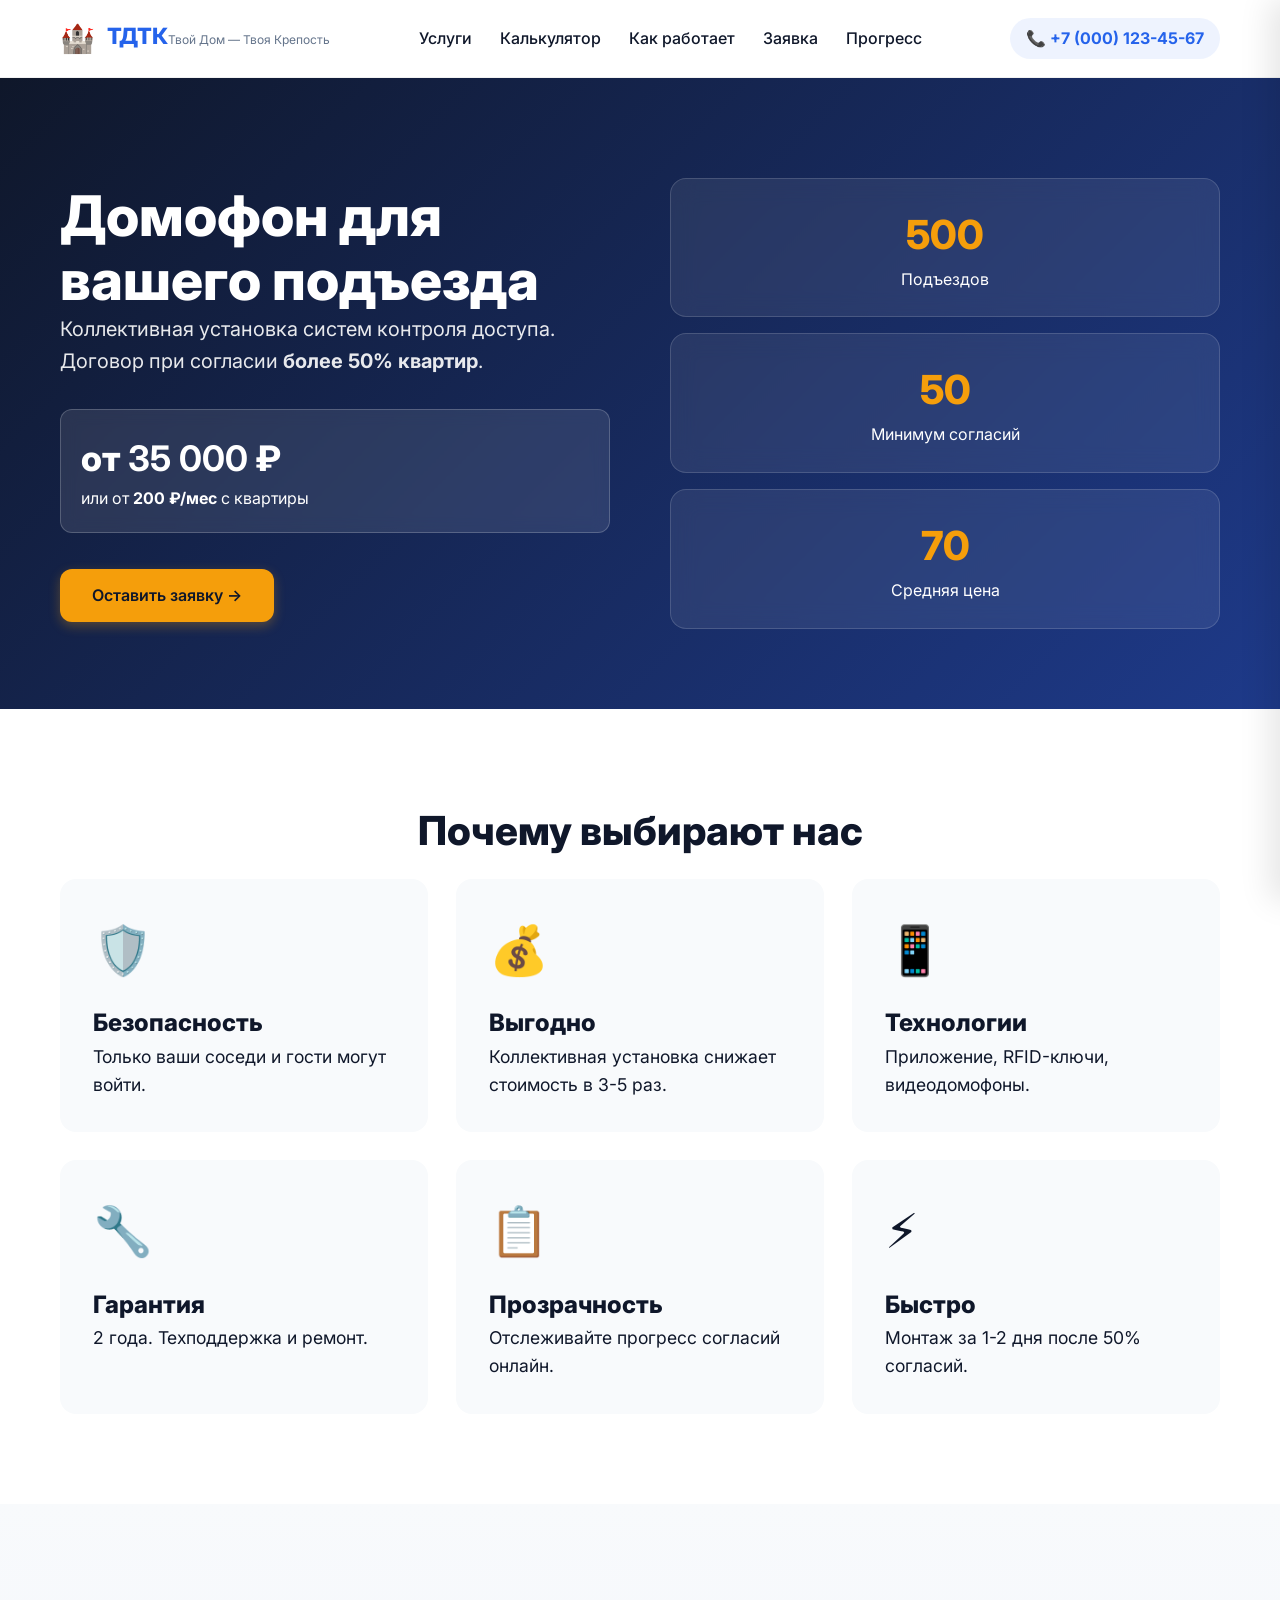
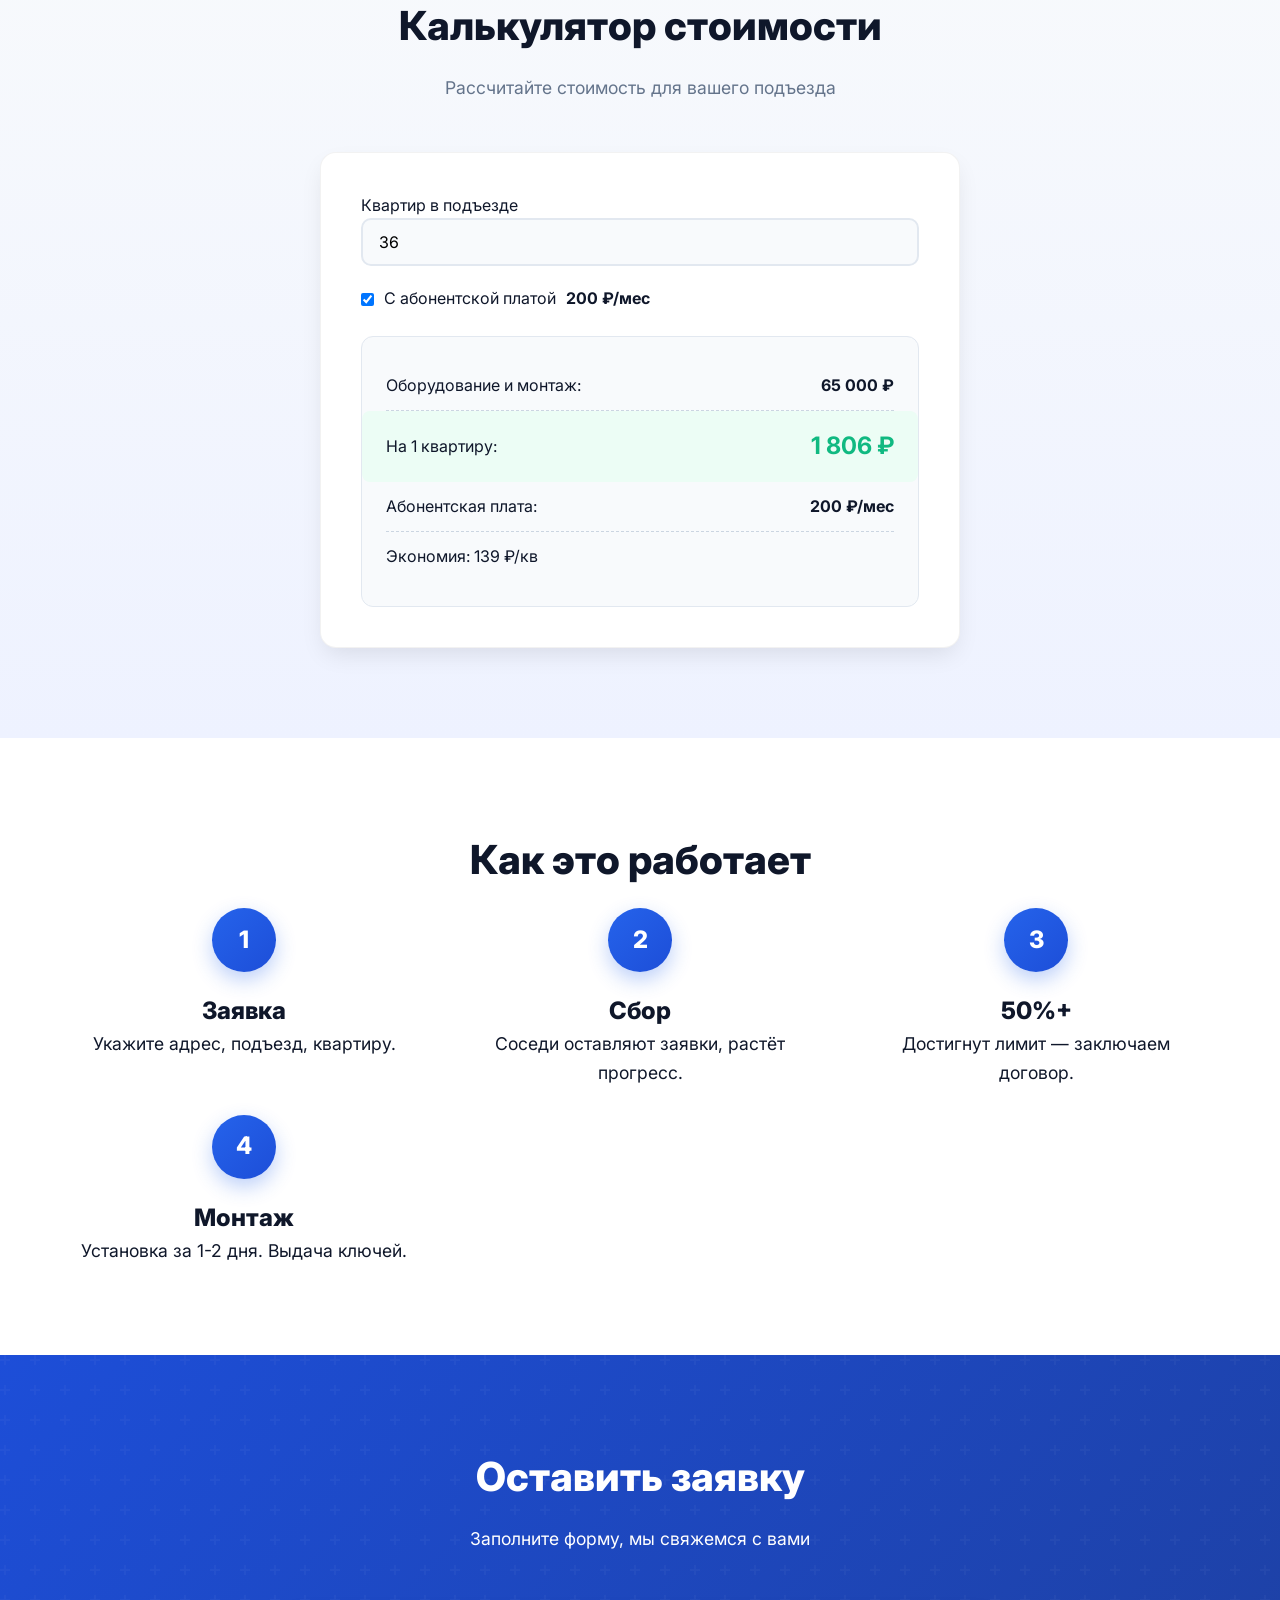
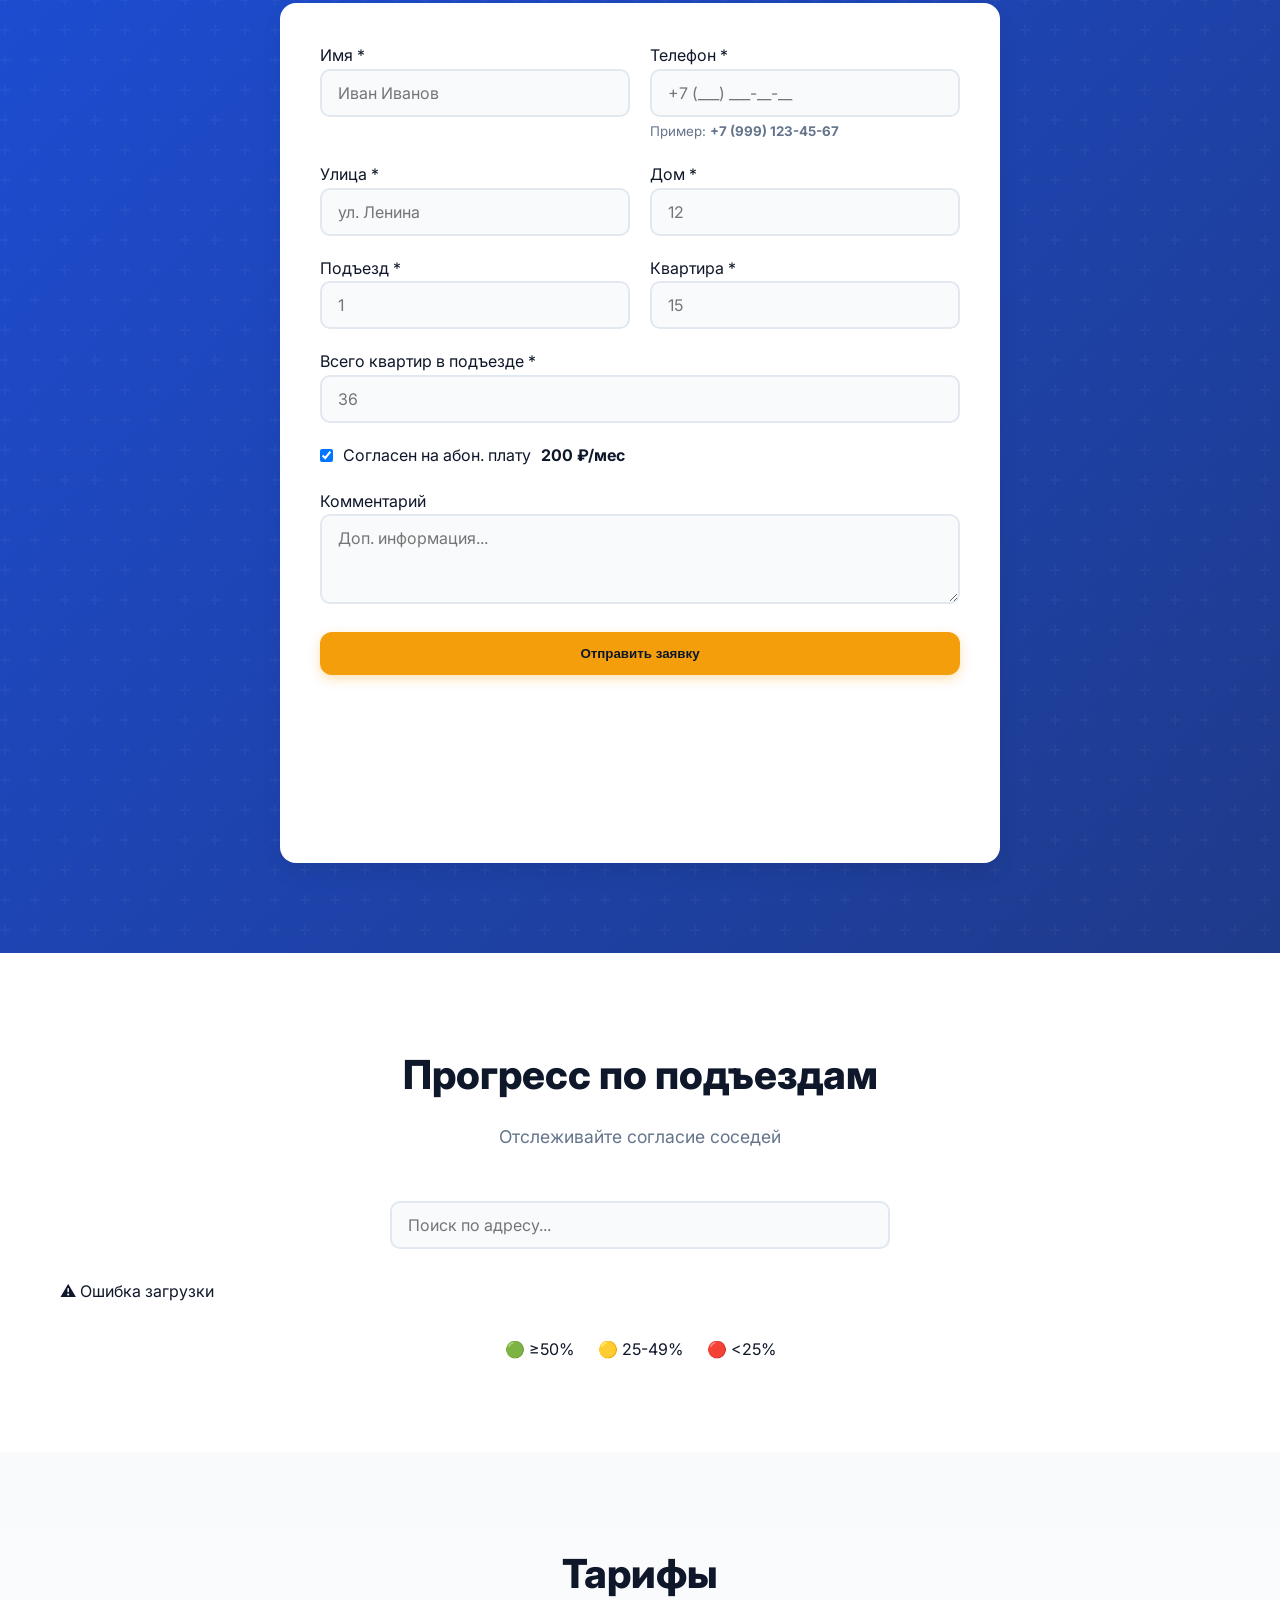
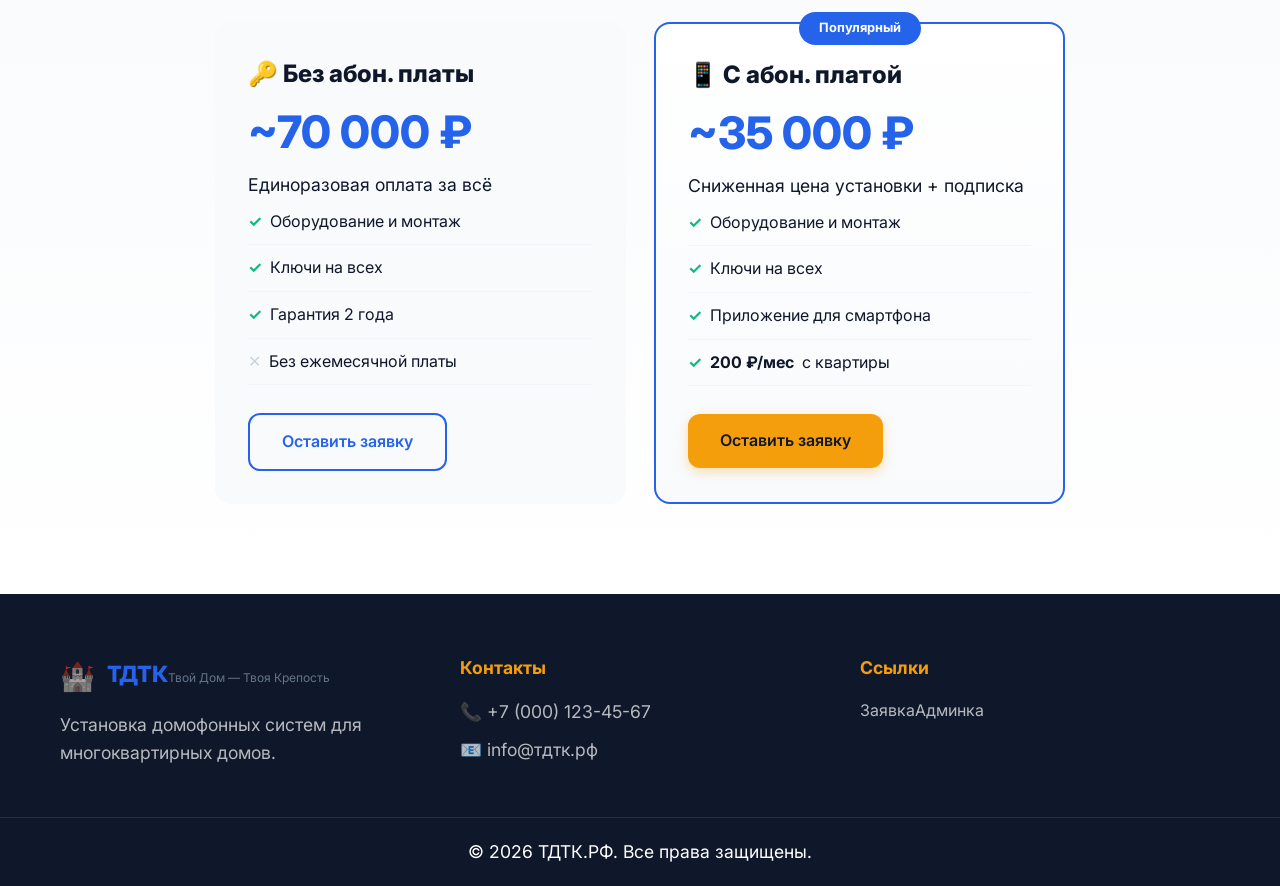
==== index.html @ 28c1e283 "Update index.html" ====
<!DOCTYPE html><html lang="ru"><head><meta charset="UTF-8"><meta name="viewport" content="width=device-width, initial-scale=1.0"><title data-cms="meta_title">ТДТК.РФ — Твой Дом — Твоя Крепость</title><meta name="description" content="Коллективная установка домофонов. Договор при 50% согласий."><link rel="preconnect" href="https://fonts.googleapis.com"><link href="https://fonts.googleapis.com/css2?family=Inter:wght@400;500;600;700;800&display=swap" rel="stylesheet"><link rel="stylesheet" href="style.css"></head><body>

<header class="header" id="header"><div class="container header-inner">
  <a href="#" class="logo"><span class="logo-icon">🏰</span><div class="logo-text"><span class="logo-main">ТДТК</span><span class="logo-sub">Твой Дом — Твоя Крепость</span></div></a>
  <nav class="nav"><a href="#services">Услуги</a><a href="#calculator">Калькулятор</a><a href="#how-it-works">Как работает</a><a href="#form">Заявка</a><a href="#progress">Прогресс</a></nav>
  <a href="tel:" class="phone-header" data-cms-phone>📞 +7 (000) 123-45-67</a>
  <button class="burger" id="burger" aria-label="Меню">☰</button>
</div></header>
<div class="menu-overlay" id="overlay"></div>
<div class="mobile-menu" id="mobileMenu"><a href="#services">Услуги</a><a href="#calculator">Калькулятор</a><a href="#how-it-works">Как работает</a><a href="#form">Заявка</a><a href="#progress">Прогресс</a><a href="tel:" style="color:var(--primary);margin-top:16px" data-cms-phone>📞 +7 (000) 123-45-67</a></div>

<section class="hero"><div class="container hero-inner">
  <div><h1 data-cms="hero_title">Домофон для вашего подъезда</h1><p class="hero-subtitle">Коллективная установка систем контроля доступа. Договор при согласии <strong>более 50% квартир</strong>.</p><div class="hero-price"><span class="price-tag">от <strong data-cms="price_min">35 000</strong> ₽</span><span class="price-note">или от <strong>200 ₽/мес</strong> с квартиры</span></div><a href="#form" class="btn btn-primary">Оставить заявку →</a></div>
  <div class="hero-stats"><div class="stat-card reveal"><span class="stat-num">500+</span><span class="stat-label">Подъездов</span></div><div class="stat-card reveal"><span class="stat-num">50%</span><span class="stat-label">Минимум согласий</span></div><div class="stat-card reveal"><span class="stat-num">70k ₽</span><span class="stat-label">Средняя цена</span></div></div>
</div></section>

<section class="benefits reveal" id="services"><div class="container">
  <h2>Почему выбирают нас</h2>
  <div class="benefits-grid">
    <div class="benefit-card reveal"><div class="benefit-icon">🛡️</div><h3>Безопасность</h3><p>Только ваши соседи и гости могут войти.</p></div>
    <div class="benefit-card reveal"><div class="benefit-icon">💰</div><h3>Выгодно</h3><p>Коллективная установка снижает стоимость в 3-5 раз.</p></div>
    <div class="benefit-card reveal"><div class="benefit-icon">📱</div><h3>Технологии</h3><p>Приложение, RFID-ключи, видеодомофоны.</p></div>
    <div class="benefit-card reveal"><div class="benefit-icon">🔧</div><h3>Гарантия</h3><p>2 года. Техподдержка и ремонт.</p></div>
    <div class="benefit-card reveal"><div class="benefit-icon">📋</div><h3>Прозрачность</h3><p>Отслеживайте прогресс согласий онлайн.</p></div>
    <div class="benefit-card reveal"><div class="benefit-icon">⚡</div><h3>Быстро</h3><p>Монтаж за 1-2 дня после 50% согласий.</p></div>
  </div>
</div></section>

<section class="calculator reveal" id="calculator"><div class="container">
  <h2>Калькулятор стоимости</h2><p class="section-subtitle">Рассчитайте стоимость для вашего подъезда</p>
  <div class="calc-wrapper"><div class="calc-form">
    <div class="form-group"><label>Квартир в подъезде</label><input type="number" id="calc-entrance" min="1" max="200" value="36" class="form-input"></div>
    <div class="form-group checkbox-group"><label><input type="checkbox" id="calc-sub" checked> С абонентской платой <strong>200 ₽/мес</strong></label></div>
    <div class="calc-result">
      <div class="result-row"><span>Оборудование и монтаж:</span><strong id="calc-total">70 000 ₽</strong></div>
      <div class="result-row highlight"><span>На 1 квартиру:</span><strong id="calc-per-apt" class="price-green">1 944 ₽</strong></div>
      <div class="result-row" id="calc-monthly-row"><span>Абонентская плата:</span><strong id="calc-monthly">200 ₽/мес</strong></div>
      <div class="result-row note"><span id="calc-note">При подписке установка дешевле на 50%</span></div>
    </div>
  </div></div>
</div></section>

<section class="how-it-works reveal" id="how-it-works"><div class="container">
  <h2>Как это работает</h2>
  <div class="steps"><div class="step reveal"><div class="step-num">1</div><h3>Заявка</h3><p>Укажите адрес, подъезд, квартиру.</p></div><div class="step reveal"><div class="step-num">2</div><h3>Сбор</h3><p>Соседи оставляют заявки, растёт прогресс.</p></div><div class="step reveal"><div class="step-num">3</div><h3>50%+</h3><p>Достигнут лимит — заключаем договор.</p></div><div class="step reveal"><div class="step-num">4</div><h3>Монтаж</h3><p>Установка за 1-2 дня. Выдача ключей.</p></div></div>
</div></section>

<section class="application reveal" id="form"><div class="container">
  <h2>Оставить заявку</h2><p class="section-subtitle" style="color:#fff">Заполните форму, мы свяжемся с вами</p>
  <form class="app-form" id="appForm">
    <div class="form-row"><div class="form-group"><label>Имя *</label><input type="text" id="f-name" required class="form-input" placeholder="Иван Иванов"></div><div class="form-group"><label>Телефон *</label><input type="tel" id="f-phone" required class="form-input" placeholder="+7 (___) ___-__-__" pattern="\+7\s\(\d{3}\)\s\d{3}-\d{2}-\d{2}" title="Формат: +7 (999) 123-45-67"><small style="color:var(--text-light);display:block;margin-top:4px">Пример: <strong>+7 (999) 123-45-67</strong></small></div></div>
    <div class="form-row"><div class="form-group"><label>Улица *</label><input type="text" id="f-street" required class="form-input" placeholder="ул. Ленина"></div><div class="form-group"><label>Дом *</label><input type="text" id="f-house" required class="form-input" placeholder="12"></div></div>
    <div class="form-row"><div class="form-group"><label>Подъезд *</label><input type="number" id="f-entrance" required min="1" class="form-input" placeholder="1"></div><div class="form-group"><label>Квартира *</label><input type="number" id="f-apt" required min="1" class="form-input" placeholder="15"></div></div>
    <div class="form-group"><label>Всего квартир в подъезде *</label><input type="number" id="f-total" required min="1" max="200" class="form-input" placeholder="36"></div>
    <div class="form-group checkbox-group"><label><input type="checkbox" id="f-sub" checked> Согласен на абон. плату <strong>200 ₽/мес</strong></label></div>
    <div class="form-group"><label>Комментарий</label><textarea id="f-comment" class="form-input" placeholder="Доп. информация..."></textarea></div>
    <button type="submit" class="btn btn-primary" id="f-btn" style="width:100%">Отправить заявку</button>
    <p class="form-success" id="f-ok">✅ Заявка принята! Мы свяжемся с вами.</p>
    <p class="form-error" id="f-err">❌ Ошибка. Попробуйте позже.</p>
  </form>
</div></section>

<section class="progress-section reveal" id="progress"><div class="container">
  <h2>Прогресс по подъездам</h2><p class="section-subtitle">Отслеживайте согласие соседей</p>
  <div class="progress-controls"><input type="text" id="prog-search" placeholder="Поиск по адресу..." class="form-input"></div>
  <div class="progress-grid" id="prog-grid"><div class="loading">⏳ Загрузка...</div></div>
  <div class="legend"><span>🟢 ≥50%</span><span>🟡 25-49%</span><span>🔴 <25%</span></div>
</div></section>

<section class="pricing reveal"><div class="container">
  <h2>Тарифы</h2>
  <div class="pricing-grid">
    <div class="price-card reveal"><h3>🔑 Без абон. платы</h3><div class="price-big" data-cms="base_price">~70 000 ₽</div><p class="price-desc">Единоразовая оплата за всё</p><ul class="price-features"><li>Оборудование и монтаж</li><li>Ключи на всех</li><li>Гарантия 2 года</li><li class="feat-no">Без ежемесячной платы</li></ul><a href="#form" class="btn btn-outline" style="color:var(--primary);border-color:var(--primary)">Оставить заявку</a></div>
    <div class="price-card featured reveal"><div class="badge">Популярный</div><h3>📱 С абон. платой</h3><div class="price-big" data-cms="sub_price">~35 000 ₽</div><p class="price-desc">Сниженная цена установки + подписка</p><ul class="price-features"><li>Оборудование и монтаж</li><li>Ключи на всех</li><li>Приложение для смартфона</li><li class="feat-yes"><strong data-cms="monthly_fee">200 ₽/мес</strong> с квартиры</li></ul><a href="#form" class="btn btn-primary">Оставить заявку</a></div>
  </div>
</div></section>

<footer class="footer"><div class="container footer-inner">
  <div class="footer-col"><a href="#" class="logo"><span class="logo-icon">🏰</span><div class="logo-text"><span class="logo-main">ТДТК</span><span class="logo-sub">Твой Дом — Твоя Крепость</span></div></a><p style="margin-top:12px">Установка домофонных систем для многоквартирных домов.</p></div>
  <div class="footer-col"><h4>Контакты</h4><p data-cms="phone">📞 +7 (000) 123-45-67</p><p data-cms-email>📧 info@тдтк.рф</p></div>
  <div class="footer-col"><h4>Ссылки</h4><a href="#form">Заявка</a><a href="admin.html">Админка</a></div>
</div><div class="footer-bottom"><div class="container"><p data-cms="footer_text">© 2026 ТДТК.РФ. Все права защищены.</p></div></div></footer>

<script src="config.js"></script><script src="app.js"></script></body></html>
---- style.css ----
:root {
  --primary:#2563eb; --primary-dark:#1d4ed8; --accent:#f59e0b;
  --success:#10b981; --warning:#f59e0b; --danger:#ef4444;
  --bg-light:#f8fafc; --bg-dark:#0f172a; --text:#0f172a; --text-light:#64748b; --white:#fff;
  --shadow:0 4px 6px -1px rgba(0,0,0,0.1); --shadow-lg:0 10px 25px -5px rgba(0,0,0,0.1);
  --radius:16px; --transition:all 0.3s cubic-bezier(0.4,0,0.2,1);
}
*{margin:0;padding:0;box-sizing:border-box}
html{scroll-behavior:smooth;-webkit-font-smoothing:antialiased}
body{font-family:'Inter',system-ui,sans-serif;color:var(--text);line-height:1.6;background:var(--bg-light);overflow-x:hidden}
.container{max-width:1200px;margin:0 auto;padding:0 20px}
h1,h2,h3{font-weight:800}
h1{font-size:clamp(2rem,5vw,3.5rem);line-height:1.15}
h2{font-size:clamp(1.5rem,3.5vw,2.5rem);margin-bottom:1rem;text-align:center}
h3{font-size:clamp(1.1rem,2vw,1.5rem)}
p{font-size:clamp(0.95rem,1.5vw,1.1rem)}

/* Анимации скролла */
.reveal{opacity:0;transform:translateY(30px);transition:var(--transition)}
.reveal.visible{opacity:1;transform:translateY(0)}
@media(prefers-reduced-motion:reduce){.reveal{opacity:1;transform:none;transition:none}}

/* Header */
.header{background:rgba(255,255,255,0.9);backdrop-filter:blur(12px);position:sticky;top:0;z-index:100;border-bottom:1px solid rgba(0,0,0,0.05)}
.header.scrolled{box-shadow:var(--shadow);padding:5px 0}
.header-inner{display:flex;align-items:center;justify-content:space-between;padding:16px 20px;gap:20px}
.logo{display:flex;align-items:center;gap:12px;text-decoration:none;color:var(--text)}
.logo-icon{font-size:28px;transition:var(--transition)}
.logo:hover .logo-icon{transform:scale(1.1) rotate(-5deg)}
.logo-main{font-size:1.4rem;font-weight:800;color:var(--primary);line-height:1}
.logo-sub{font-size:0.75rem;color:var(--text-light)}
.nav{display:flex;gap:28px}
.nav a{text-decoration:none;color:var(--text);font-weight:500;position:relative}
.nav a::after{content:'';position:absolute;bottom:-4px;left:0;width:0;height:2px;background:var(--primary);transition:var(--transition)}
.nav a:hover{color:var(--primary)}.nav a:hover::after{width:100%}
.phone-header{text-decoration:none;color:var(--primary);font-weight:700;padding:8px 16px;border-radius:99px;background:rgba(37,99,235,0.08);transition:var(--transition)}
.phone-header:hover{background:rgba(37,99,235,0.15);transform:scale(1.03)}
.burger{display:none;background:none;border:none;font-size:1.8rem;cursor:pointer;color:var(--text);padding:8px;border-radius:8px}

/* Mobile Menu */
.mobile-menu{position:fixed;top:0;right:0;width:280px;height:100vh;background:var(--white);box-shadow:-10px 0 30px rgba(0,0,0,0.1);z-index:200;padding:80px 24px 24px;transform:translateX(100%);transition:transform 0.4s cubic-bezier(0.4,0,0.2,1)}
.mobile-menu.open{transform:translateX(0)}
.mobile-menu a{display:block;padding:12px 0;color:var(--text);font-weight:600;font-size:1.1rem;border-bottom:1px solid #f1f5f9}
.menu-overlay{position:fixed;inset:0;background:rgba(0,0,0,0.4);z-index:190;opacity:0;pointer-events:none;transition:opacity 0.3s}
.menu-overlay.open{opacity:1;pointer-events:auto}

/* Hero */
.hero{background:linear-gradient(135deg,var(--bg-dark) 0%,#1e3a8a 50%,var(--primary) 100%);background-size:200% 200%;animation:grad 10s ease infinite;color:var(--white);padding:100px 0 80px;position:relative;overflow:hidden}
@keyframes grad{0%{background-position:0% 50%}50%{background-position:100% 50%}100%{background-position:0% 50%}}
.hero-inner{display:grid;grid-template-columns:1fr 1fr;gap:60px;align-items:center}.hero-subtitle{font-size:clamp(1rem,2vw,1.25rem);opacity:0.9;margin-bottom:32px;max-width:540px}
.hero-price{margin-bottom:36px;background:rgba(255,255,255,0.1);padding:20px;border-radius:12px;backdrop-filter:blur(8px);border:1px solid rgba(255,255,255,0.2)}
.price-tag{display:block;font-size:clamp(1.5rem,3vw,2.2rem);font-weight:800}
.btn{display:inline-flex;align-items:center;justify-content:center;gap:8px;padding:14px 32px;border-radius:12px;text-decoration:none;font-weight:600;cursor:pointer;transition:var(--transition);border:none;position:relative;overflow:hidden}
.btn::before{content:'';position:absolute;inset:0;background:rgba(255,255,255,0.1);transform:translateX(-100%);transition:var(--transition)}
.btn:hover::before{transform:translateX(0)}.btn:active{transform:scale(0.98)}
.btn-primary{background:var(--accent);color:var(--bg-dark);box-shadow:0 4px 12px rgba(245,158,11,0.3)}
.btn-primary:hover{background:#d97706;transform:translateY(-3px);box-shadow:0 8px 20px rgba(245,158,11,0.4)}
.btn-outline{background:transparent;border:2px solid rgba(255,255,255,0.4);color:var(--white)}
.hero-stats{display:flex;flex-direction:column;gap:16px}
.stat-card{background:rgba(255,255,255,0.08);backdrop-filter:blur(12px);border:1px solid rgba(255,255,255,0.15);border-radius:var(--radius);padding:24px;text-align:center;transition:var(--transition)}
.stat-card:hover{background:rgba(255,255,255,0.12);transform:translateY(-4px)}
.stat-num{display:block;font-size:2.5rem;font-weight:800;color:var(--accent)}

/* Sections */
section{padding:90px 0}
.section-subtitle{text-align:center;color:var(--text-light);margin-bottom:50px;max-width:700px;margin-left:auto;margin-right:auto}
.benefits,.how-it-works,.progress-section{background:var(--white)}
.calculator{background:linear-gradient(to bottom,var(--bg-light),#eef2ff)}
.application{background:linear-gradient(135deg,var(--primary-dark),#1e3a8a);color:var(--white);position:relative}
.application::before{content:'';position:absolute;inset:0;background:url("data:image/svg+xml,%3Csvg width='60' height='60' xmlns='http://www.w3.org/2000/svg'%3E%3Cg fill='%23fff' fill-opacity='0.05'%3E%3Cpath d='M36 34v-4h-2v4h-4v2h4v4h2v-4h4v-2h-4zm0-30V0h-2v4h-4v2h4v4h2V6h4V4h-4zM6 34v-4H4v4H0v2h4v4h2v-4h4v-2H6zM6 4V0H4v4H0v2h4v4h2V6h4V4H6z'/%3E%3C/g%3E%3C/svg%3E");opacity:0.6}
.pricing{background:linear-gradient(to bottom,#f8fafc,var(--white))}

/* Cards & Grids */
.benefits-grid,.steps,.pricing-grid{display:grid;gap:28px}
.benefits-grid,.steps{grid-template-columns:repeat(auto-fit,minmax(280px,1fr))}
.pricing-grid{max-width:850px;margin:0 auto;grid-template-columns:repeat(auto-fit,minmax(300px,1fr))}
.benefit-card,.price-card{background:var(--bg-light);border-radius:var(--radius);padding:32px;transition:var(--transition);border:1px solid transparent}
.benefit-card:hover,.price-card:hover{transform:translateY(-8px);box-shadow:var(--shadow-lg);border-color:rgba(37,99,235,0.1)}
.benefit-icon{font-size:3rem;margin-bottom:16px;display:inline-block;transition:var(--transition)}
.benefit-card:hover .benefit-icon{transform:scale(1.15) rotate(5deg)}
.step{text-align:center;padding:0 12px}
.step-num{width:64px;height:64px;background:linear-gradient(135deg,var(--primary),var(--primary-dark));color:var(--white);border-radius:50%;display:flex;align-items:center;justify-content:center;font-size:1.5rem;font-weight:800;margin:0 auto 20px;box-shadow:0 8px 20px rgba(37,99,235,0.3)}
.price-card.featured{border:2px solid var(--primary);background:linear-gradient(to bottom,#fff,#f8fafc)}
.badge{position:absolute;top:-12px;left:50%;transform:translateX(-50%);background:var(--primary);color:var(--white);padding:6px 20px;border-radius:20px;font-size:0.8rem;font-weight:700}
.price-big{font-size:2.8rem;font-weight:800;color:var(--primary);margin:16px 0;line-height:1}
.price-features{list-style:none;text-align:left;margin-bottom:28px;padding:0}
.price-features li{padding:10px 0;border-bottom:1px solid #f1f5f9;display:flex;align-items:center;gap:8px}
.price-features li::before{content:'✓';color:var(--success);font-weight:bold}
.price-features li.feat-no::before{color:#cbd5e1;content:'✕'}

/* Calculator */
.calc-wrapper{max-width:640px;margin:0 auto;background:var(--white);border-radius:var(--radius);box-shadow:var(--shadow-lg);overflow:hidden;border:1px solid rgba(0,0,0,0.05)}
.calc-form{padding:40px}
.calc-result{background:#f8fafc;border-radius:12px;padding:24px;margin-top:24px;border:1px solid #e2e8f0}
.result-row{display:flex;justify-content:space-between;padding:12px 0;border-bottom:1px dashed #cbd5e1;align-items:center}
.result-row:last-child{border-bottom:none}
.result-row.highlight{background:#ecfdf5;margin:0 -24px;padding:16px 24px;border-radius:8px;border-bottom:none}
.price-green{color:var(--success);font-size:1.5rem;font-weight:700}
/* Form */
.app-form{max-width:720px;margin:0 auto;background:var(--white);border-radius:var(--radius);padding:40px;color:var(--text);box-shadow:var(--shadow-lg);position:relative;z-index:2}
.form-row{display:grid;grid-template-columns:repeat(auto-fit,minmax(250px,1fr));gap:20px}
.form-group{margin-bottom:20px}
.form-input{width:100%;padding:12px 16px;border:2px solid #e2e8f0;border-radius:10px;font-size:1rem;transition:var(--transition);font-family:inherit;background:#f8fafc}
.form-input:focus{outline:none;border-color:var(--primary);background:var(--white);box-shadow:0 0 0 4px rgba(37,99,235,0.1)}
.checkbox-group label{display:flex;align-items:center;gap:10px;cursor:pointer}
textarea.form-input{resize:vertical;min-height:90px}
.form-success,.form-error{padding:14px;border-radius:10px;text-align:center;margin-top:16px;font-weight:600;opacity:0;transform:translateY(10px);transition:var(--transition);pointer-events:none}
.form-success.show,.form-error.show{opacity:1;transform:translateY(0);pointer-events:auto}
.form-success{background:#ecfdf5;color:var(--success);border:1px solid #a7f3d0}
.form-error{background:#fef2f2;color:var(--danger);border:1px solid #fecaca}

/* Progress */
.progress-controls{max-width:500px;margin:0 auto 30px}
.progress-grid{display:grid;grid-template-columns:repeat(auto-fill,minmax(320px,1fr));gap:20px}
.progress-card{background:var(--bg-light);border-radius:var(--radius);padding:22px;border:1px solid #e2e8f0;transition:var(--transition)}
.progress-card:hover{transform:translateY(-4px);box-shadow:var(--shadow)}
.progress-header{display:flex;justify-content:space-between;align-items:center;margin-bottom:14px;flex-wrap:wrap;gap:8px}
.badge-ready{background:#ecfdf5;color:var(--success);padding:4px 12px;border-radius:20px;font-size:0.8rem;font-weight:600;display:inline-flex;align-items:center;gap:4px}
.pulse{animation:pulse 2s infinite}@keyframes pulse{0%,100%{transform:scale(1)}50%{transform:scale(1.05)}}
.progress-bar-container{height:10px;background:#e2e8f0;border-radius:20px;overflow:hidden;margin-bottom:10px}
.progress-bar{height:100%;border-radius:20px;transition:width 1.2s cubic-bezier(0.4,0,0.2,1)}
.progress-info{display:flex;justify-content:space-between;font-size:0.9rem;color:var(--text-light)}
.legend{display:flex;justify-content:center;gap:24px;margin-top:32px;flex-wrap:wrap}

/* Footer */
.footer{background:var(--bg-dark);color:var(--white);padding:60px 0 0}
.footer-inner{display:grid;grid-template-columns:repeat(auto-fit,minmax(240px,1fr));gap:40px;padding-bottom:40px}
.footer-col h4{font-size:1.1rem;margin-bottom:16px;color:var(--accent);font-weight:700}
.footer-col p,.footer-col a{color:rgba(255,255,255,0.7);margin-bottom:10px;text-decoration:none;transition:var(--transition)}
.footer-col a:hover{color:var(--accent);transform:translateX(4px)}
.footer-bottom{border-top:1px solid rgba(255,255,255,0.1);padding:20px 0;text-align:center}

/* Responsive */
@media(max-width:900px){.nav,.phone-header{display:none}.burger{display:block}.hero-inner{grid-template-columns:1fr;gap:40px;text-align:center}.hero-subtitle{margin-left:auto;margin-right:auto}}
@media(max-width:600px){section{padding:60px 0}.form-row{grid-template-columns:1fr}.app-form{padding:24px}.stat-num{font-size:2rem}.progress-grid,.pricing-grid{grid-template-columns:1fr}}
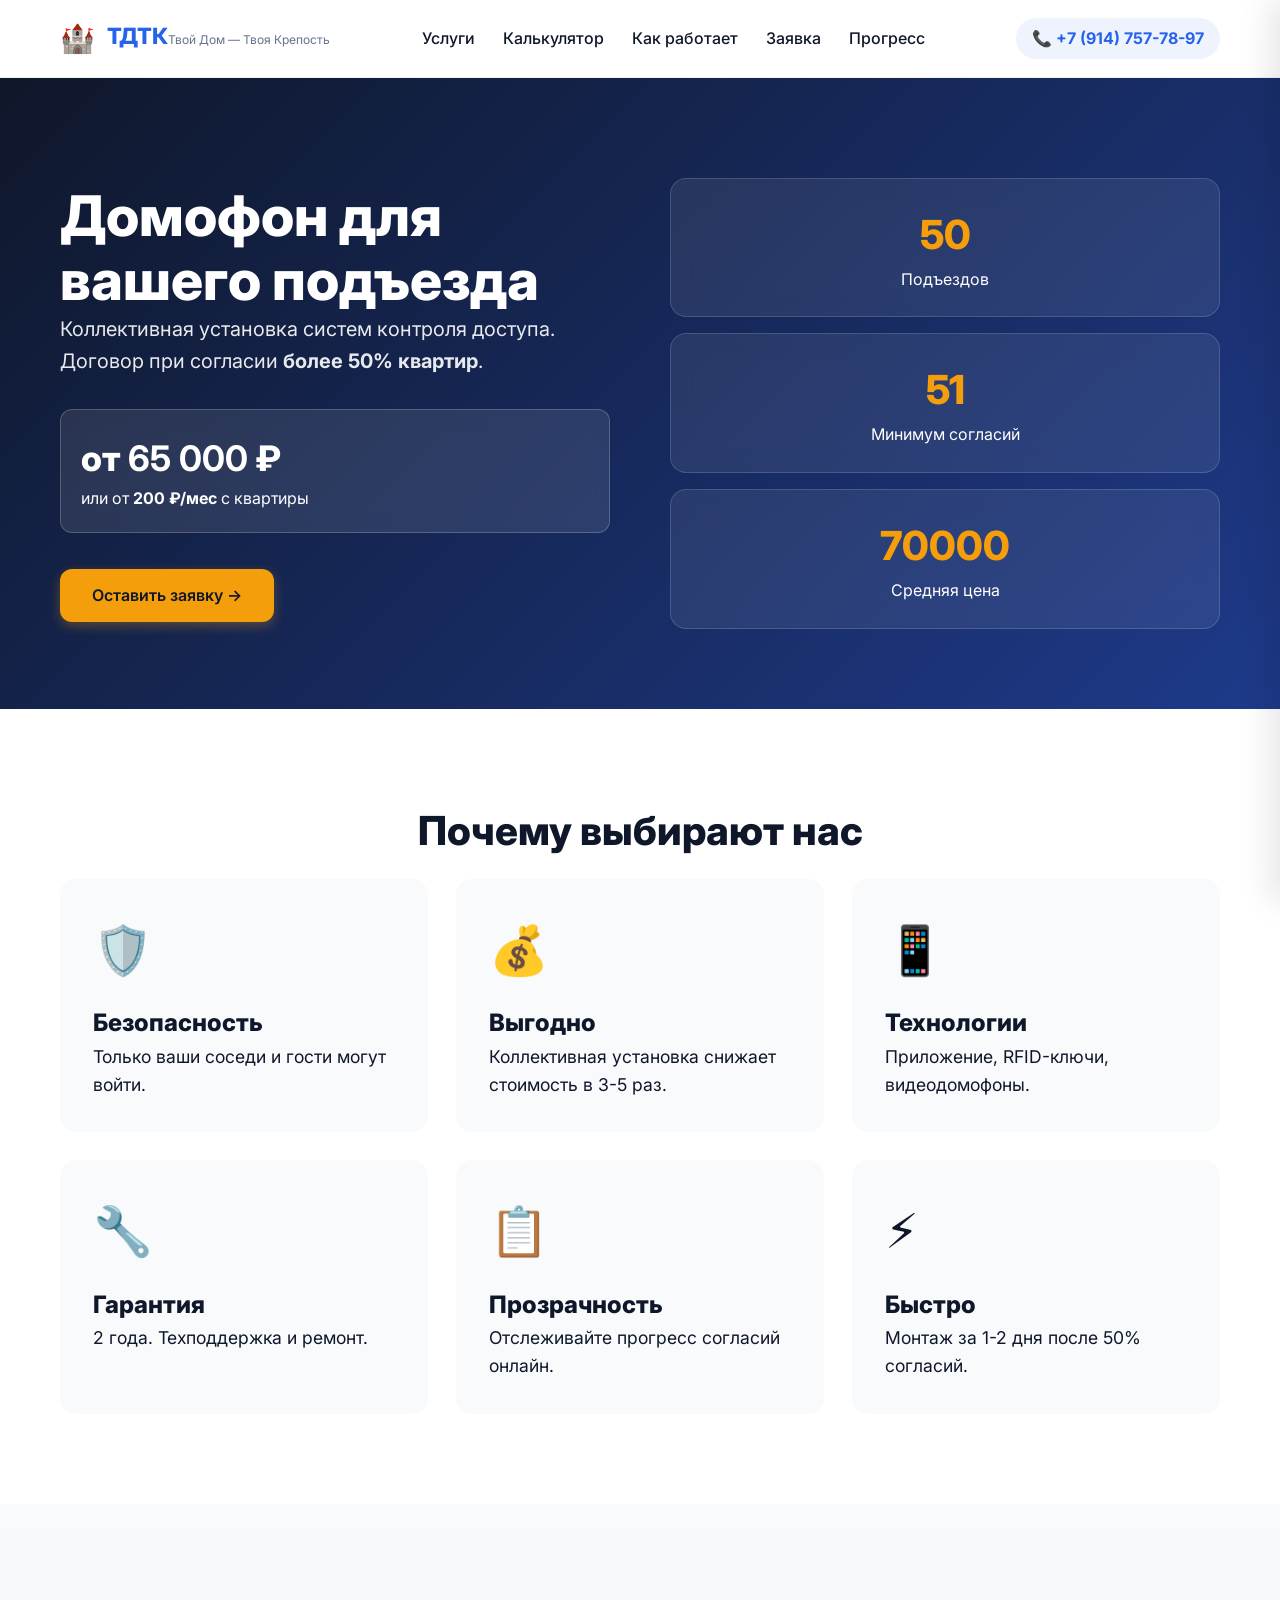
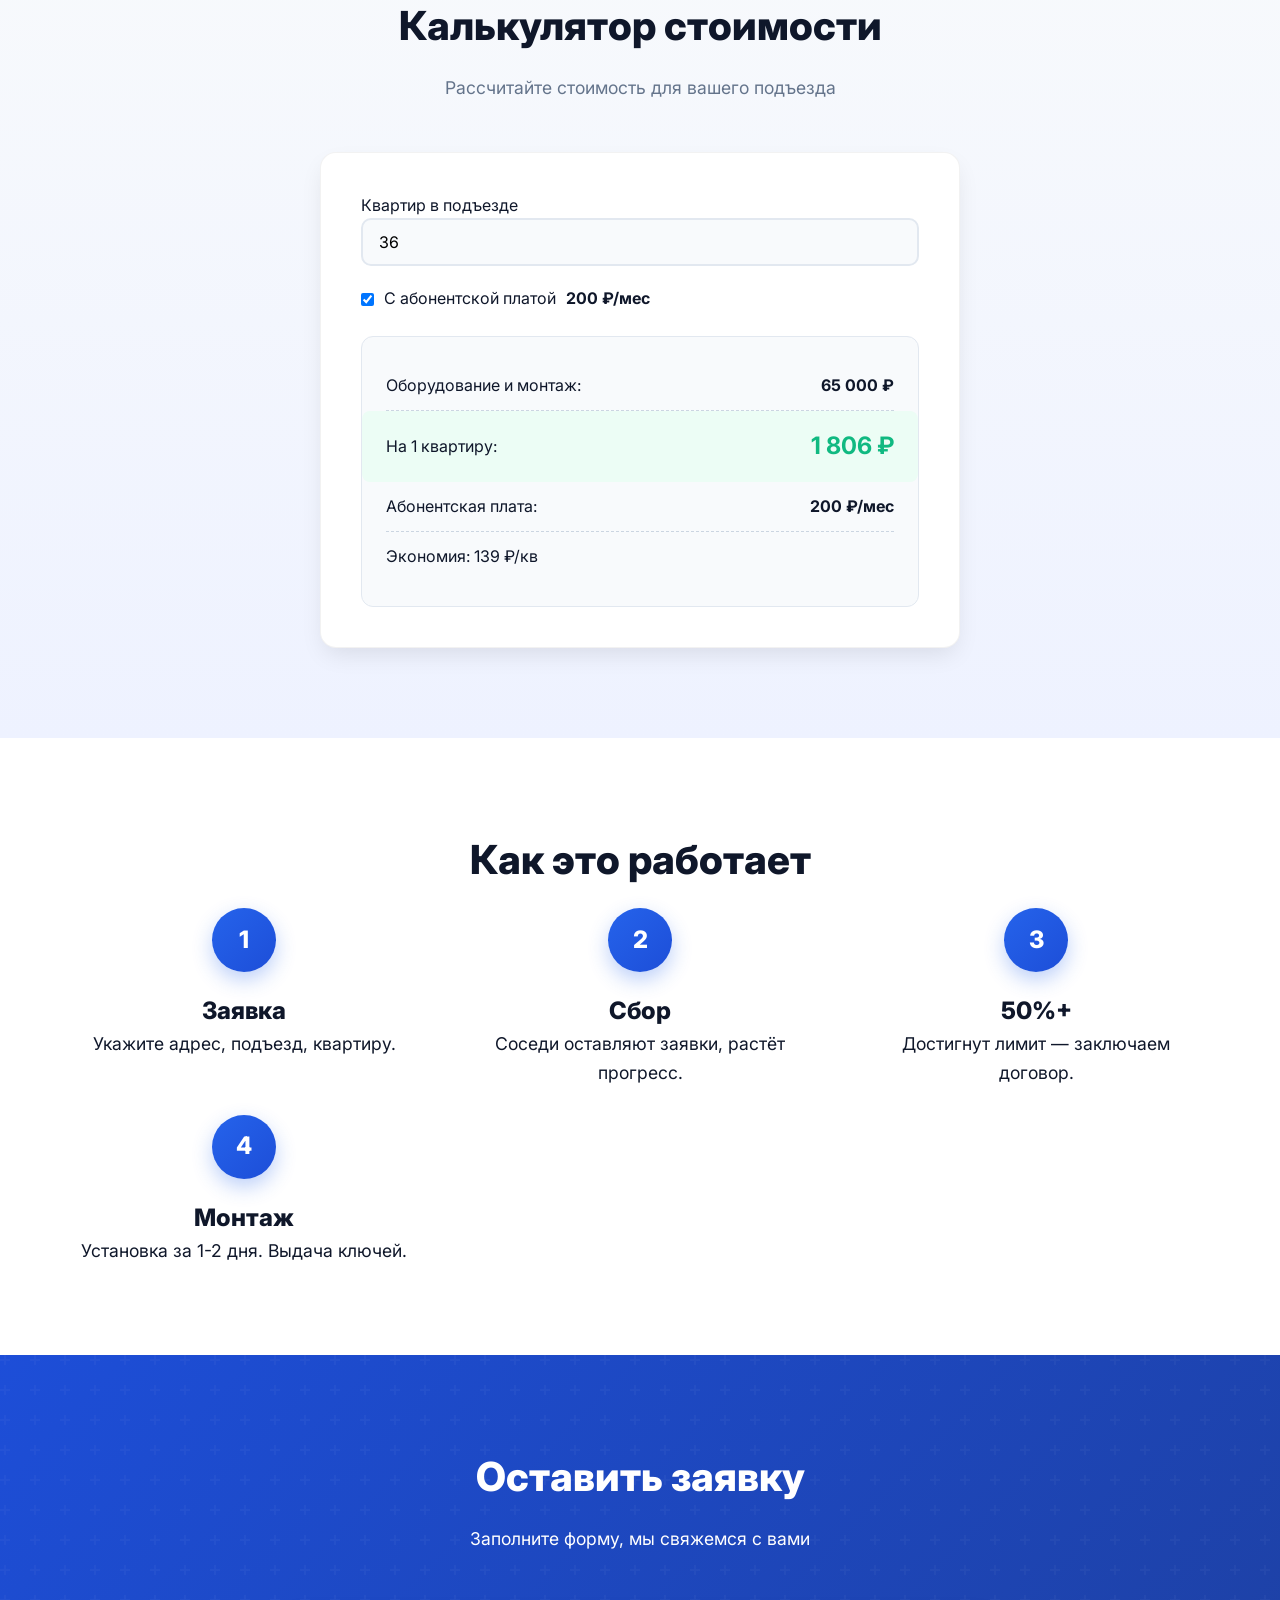
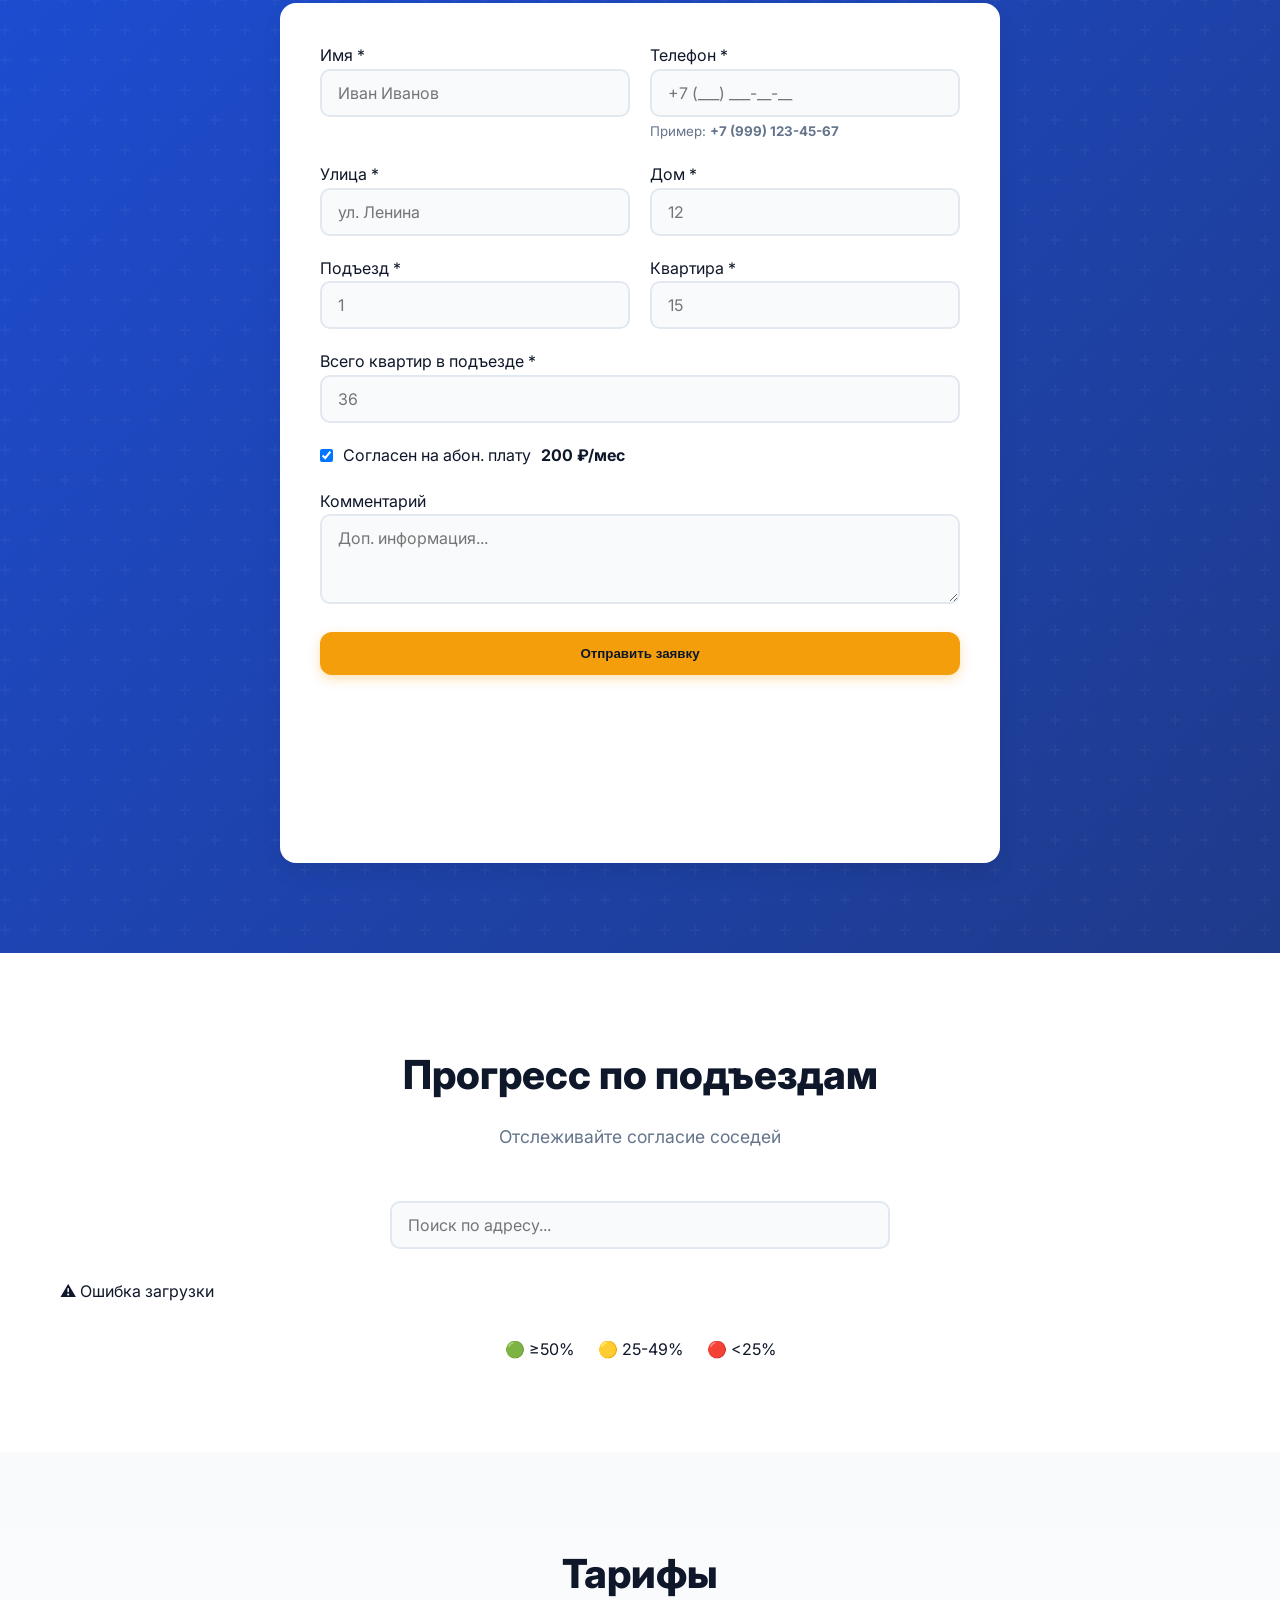
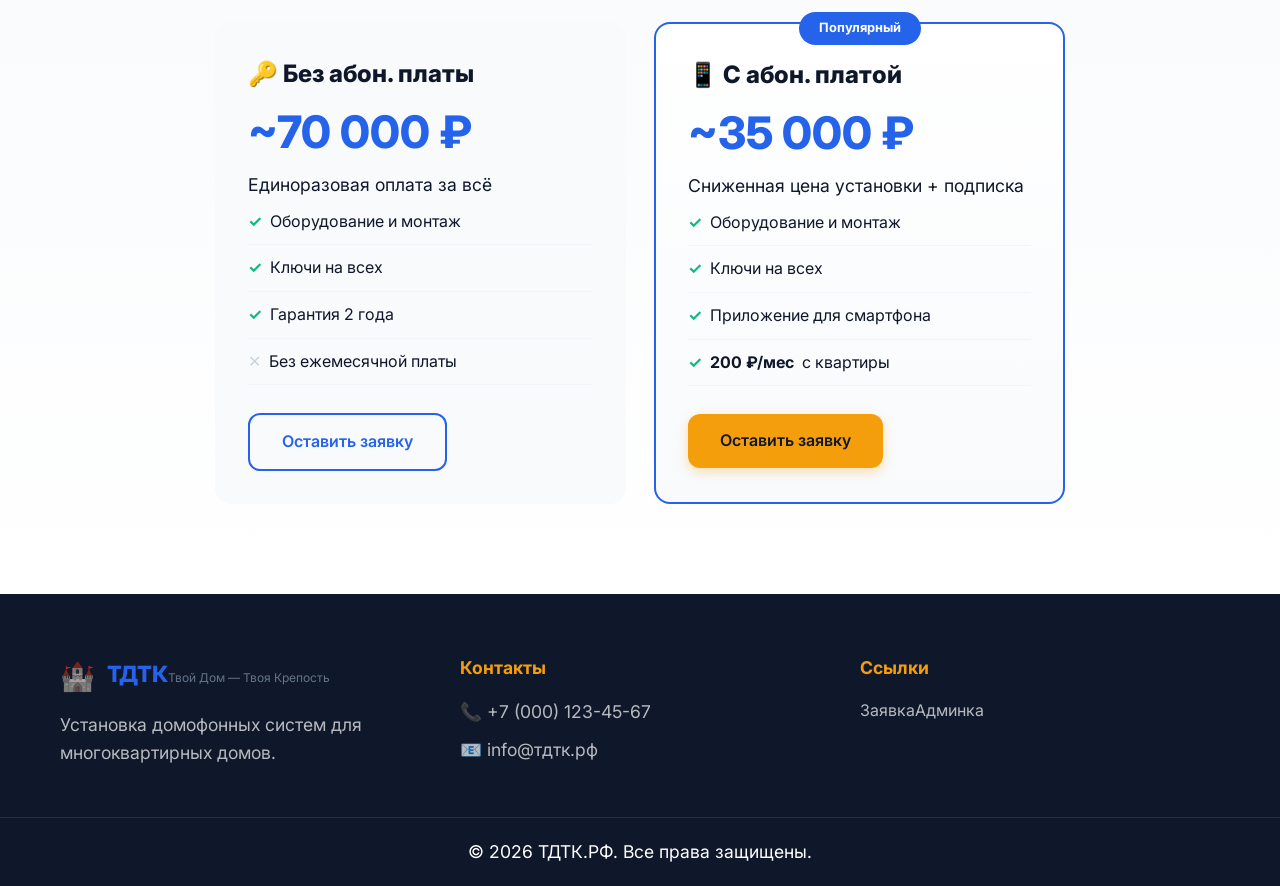
==== commit f4677643: "Update index.html" ====
--- a/index.html
+++ b/index.html
@@ -3,15 +3,15 @@
 <header class="header" id="header"><div class="container header-inner">
   <a href="#" class="logo"><span class="logo-icon">🏰</span><div class="logo-text"><span class="logo-main">ТДТК</span><span class="logo-sub">Твой Дом — Твоя Крепость</span></div></a>
   <nav class="nav"><a href="#services">Услуги</a><a href="#calculator">Калькулятор</a><a href="#how-it-works">Как работает</a><a href="#form">Заявка</a><a href="#progress">Прогресс</a></nav>
-  <a href="tel:" class="phone-header" data-cms-phone>📞 +7 (000) 123-45-67</a>
+  <a href="tel:" class="phone-header" data-cms-phone>📞 +7 (914) 757-78-97</a>
   <button class="burger" id="burger" aria-label="Меню">☰</button>
 </div></header>
 <div class="menu-overlay" id="overlay"></div>
-<div class="mobile-menu" id="mobileMenu"><a href="#services">Услуги</a><a href="#calculator">Калькулятор</a><a href="#how-it-works">Как работает</a><a href="#form">Заявка</a><a href="#progress">Прогресс</a><a href="tel:" style="color:var(--primary);margin-top:16px" data-cms-phone>📞 +7 (000) 123-45-67</a></div>
+<div class="mobile-menu" id="mobileMenu"><a href="#services">Услуги</a><a href="#calculator">Калькулятор</a><a href="#how-it-works">Как работает</a><a href="#form">Заявка</a><a href="#progress">Прогресс</a><a href="tel:" style="color:var(--primary);margin-top:16px" data-cms-phone>📞 +7 (914) 757-78-97</a></div>
 
 <section class="hero"><div class="container hero-inner">
-  <div><h1 data-cms="hero_title">Домофон для вашего подъезда</h1><p class="hero-subtitle">Коллективная установка систем контроля доступа. Договор при согласии <strong>более 50% квартир</strong>.</p><div class="hero-price"><span class="price-tag">от <strong data-cms="price_min">35 000</strong> ₽</span><span class="price-note">или от <strong>200 ₽/мес</strong> с квартиры</span></div><a href="#form" class="btn btn-primary">Оставить заявку →</a></div>
-  <div class="hero-stats"><div class="stat-card reveal"><span class="stat-num">500+</span><span class="stat-label">Подъездов</span></div><div class="stat-card reveal"><span class="stat-num">50%</span><span class="stat-label">Минимум согласий</span></div><div class="stat-card reveal"><span class="stat-num">70k ₽</span><span class="stat-label">Средняя цена</span></div></div>
+  <div><h1 data-cms="hero_title">Домофон для вашего подъезда</h1><p class="hero-subtitle">Коллективная установка систем контроля доступа. Договор при согласии <strong>более 50% квартир</strong>.</p><div class="hero-price"><span class="price-tag">от <strong data-cms="price_min">65 000</strong> ₽</span><span class="price-note">или от <strong>200 ₽/мес</strong> с квартиры</span></div><a href="#form" class="btn btn-primary">Оставить заявку →</a></div>
+  <div class="hero-stats"><div class="stat-card reveal"><span class="stat-num">50+</span><span class="stat-label">Подъездов</span></div><div class="stat-card reveal"><span class="stat-num">51%</span><span class="stat-label">Минимум согласий</span></div><div class="stat-card reveal"><span class="stat-num">70 000 ₽</span><span class="stat-label">Средняя цена</span></div></div>
 </div></section>
 
 <section class="benefits reveal" id="services"><div class="container">
--- a/style.css
+++ b/style.css
@@ -1,10 +1,4 @@
-:root {
-  --primary:#2563eb; --primary-dark:#1d4ed8; --accent:#f59e0b;
-  --success:#10b981; --warning:#f59e0b; --danger:#ef4444;
-  --bg-light:#f8fafc; --bg-dark:#0f172a; --text:#0f172a; --text-light:#64748b; --white:#fff;
-  --shadow:0 4px 6px -1px rgba(0,0,0,0.1); --shadow-lg:0 10px 25px -5px rgba(0,0,0,0.1);
-  --radius:16px; --transition:all 0.3s cubic-bezier(0.4,0,0.2,1);
-}
+:root{--primary:#2563eb;--primary-dark:#1d4ed8;--accent:#f59e0b;--success:#10b981;--warning:#f59e0b;--danger:#ef4444;--bg-light:#f8fafc;--bg-dark:#0f172a;--text:#0f172a;--text-light:#64748b;--white:#fff;--shadow:0 4px 6px -1px rgba(0,0,0,0.1);--shadow-lg:0 10px 25px -5px rgba(0,0,0,0.1);--radius:16px;--transition:all 0.3s cubic-bezier(0.4,0,0.2,1)}
 *{margin:0;padding:0;box-sizing:border-box}
 html{scroll-behavior:smooth;-webkit-font-smoothing:antialiased}
 body{font-family:'Inter',system-ui,sans-serif;color:var(--text);line-height:1.6;background:var(--bg-light);overflow-x:hidden}
@@ -14,13 +8,9 @@
 h2{font-size:clamp(1.5rem,3.5vw,2.5rem);margin-bottom:1rem;text-align:center}
 h3{font-size:clamp(1.1rem,2vw,1.5rem)}
 p{font-size:clamp(0.95rem,1.5vw,1.1rem)}
-
-/* Анимации скролла */
 .reveal{opacity:0;transform:translateY(30px);transition:var(--transition)}
 .reveal.visible{opacity:1;transform:translateY(0)}
 @media(prefers-reduced-motion:reduce){.reveal{opacity:1;transform:none;transition:none}}
-
-/* Header */
 .header{background:rgba(255,255,255,0.9);backdrop-filter:blur(12px);position:sticky;top:0;z-index:100;border-bottom:1px solid rgba(0,0,0,0.05)}
 .header.scrolled{box-shadow:var(--shadow);padding:5px 0}
 .header-inner{display:flex;align-items:center;justify-content:space-between;padding:16px 20px;gap:20px}
@@ -36,18 +26,15 @@
 .phone-header{text-decoration:none;color:var(--primary);font-weight:700;padding:8px 16px;border-radius:99px;background:rgba(37,99,235,0.08);transition:var(--transition)}
 .phone-header:hover{background:rgba(37,99,235,0.15);transform:scale(1.03)}
 .burger{display:none;background:none;border:none;font-size:1.8rem;cursor:pointer;color:var(--text);padding:8px;border-radius:8px}
-
-/* Mobile Menu */
 .mobile-menu{position:fixed;top:0;right:0;width:280px;height:100vh;background:var(--white);box-shadow:-10px 0 30px rgba(0,0,0,0.1);z-index:200;padding:80px 24px 24px;transform:translateX(100%);transition:transform 0.4s cubic-bezier(0.4,0,0.2,1)}
 .mobile-menu.open{transform:translateX(0)}
 .mobile-menu a{display:block;padding:12px 0;color:var(--text);font-weight:600;font-size:1.1rem;border-bottom:1px solid #f1f5f9}
 .menu-overlay{position:fixed;inset:0;background:rgba(0,0,0,0.4);z-index:190;opacity:0;pointer-events:none;transition:opacity 0.3s}
 .menu-overlay.open{opacity:1;pointer-events:auto}
-
-/* Hero */
 .hero{background:linear-gradient(135deg,var(--bg-dark) 0%,#1e3a8a 50%,var(--primary) 100%);background-size:200% 200%;animation:grad 10s ease infinite;color:var(--white);padding:100px 0 80px;position:relative;overflow:hidden}
 @keyframes grad{0%{background-position:0% 50%}50%{background-position:100% 50%}100%{background-position:0% 50%}}
-.hero-inner{display:grid;grid-template-columns:1fr 1fr;gap:60px;align-items:center}.hero-subtitle{font-size:clamp(1rem,2vw,1.25rem);opacity:0.9;margin-bottom:32px;max-width:540px}
+.hero-inner{display:grid;grid-template-columns:1fr 1fr;gap:60px;align-items:center}
+.hero-subtitle{font-size:clamp(1rem,2vw,1.25rem);opacity:0.9;margin-bottom:32px;max-width:540px}
 .hero-price{margin-bottom:36px;background:rgba(255,255,255,0.1);padding:20px;border-radius:12px;backdrop-filter:blur(8px);border:1px solid rgba(255,255,255,0.2)}
 .price-tag{display:block;font-size:clamp(1.5rem,3vw,2.2rem);font-weight:800}
 .btn{display:inline-flex;align-items:center;justify-content:center;gap:8px;padding:14px 32px;border-radius:12px;text-decoration:none;font-weight:600;cursor:pointer;transition:var(--transition);border:none;position:relative;overflow:hidden}
@@ -60,8 +47,6 @@
 .stat-card{background:rgba(255,255,255,0.08);backdrop-filter:blur(12px);border:1px solid rgba(255,255,255,0.15);border-radius:var(--radius);padding:24px;text-align:center;transition:var(--transition)}
 .stat-card:hover{background:rgba(255,255,255,0.12);transform:translateY(-4px)}
 .stat-num{display:block;font-size:2.5rem;font-weight:800;color:var(--accent)}
-
-/* Sections */
 section{padding:90px 0}
 .section-subtitle{text-align:center;color:var(--text-light);margin-bottom:50px;max-width:700px;margin-left:auto;margin-right:auto}
 .benefits,.how-it-works,.progress-section{background:var(--white)}
@@ -69,8 +54,6 @@
 .application{background:linear-gradient(135deg,var(--primary-dark),#1e3a8a);color:var(--white);position:relative}
 .application::before{content:'';position:absolute;inset:0;background:url("data:image/svg+xml,%3Csvg width='60' height='60' xmlns='http://www.w3.org/2000/svg'%3E%3Cg fill='%23fff' fill-opacity='0.05'%3E%3Cpath d='M36 34v-4h-2v4h-4v2h4v4h2v-4h4v-2h-4zm0-30V0h-2v4h-4v2h4v4h2V6h4V4h-4zM6 34v-4H4v4H0v2h4v4h2v-4h4v-2H6zM6 4V0H4v4H0v2h4v4h2V6h4V4H6z'/%3E%3C/g%3E%3C/svg%3E");opacity:0.6}
 .pricing{background:linear-gradient(to bottom,#f8fafc,var(--white))}
-
-/* Cards & Grids */
 .benefits-grid,.steps,.pricing-grid{display:grid;gap:28px}
 .benefits-grid,.steps{grid-template-columns:repeat(auto-fit,minmax(280px,1fr))}
 .pricing-grid{max-width:850px;margin:0 auto;grid-template-columns:repeat(auto-fit,minmax(300px,1fr))}
@@ -87,8 +70,6 @@
 .price-features li{padding:10px 0;border-bottom:1px solid #f1f5f9;display:flex;align-items:center;gap:8px}
 .price-features li::before{content:'✓';color:var(--success);font-weight:bold}
 .price-features li.feat-no::before{color:#cbd5e1;content:'✕'}
-
-/* Calculator */
 .calc-wrapper{max-width:640px;margin:0 auto;background:var(--white);border-radius:var(--radius);box-shadow:var(--shadow-lg);overflow:hidden;border:1px solid rgba(0,0,0,0.05)}
 .calc-form{padding:40px}
 .calc-result{background:#f8fafc;border-radius:12px;padding:24px;margin-top:24px;border:1px solid #e2e8f0}
@@ -96,7 +77,6 @@
 .result-row:last-child{border-bottom:none}
 .result-row.highlight{background:#ecfdf5;margin:0 -24px;padding:16px 24px;border-radius:8px;border-bottom:none}
 .price-green{color:var(--success);font-size:1.5rem;font-weight:700}
-/* Form */
 .app-form{max-width:720px;margin:0 auto;background:var(--white);border-radius:var(--radius);padding:40px;color:var(--text);box-shadow:var(--shadow-lg);position:relative;z-index:2}
 .form-row{display:grid;grid-template-columns:repeat(auto-fit,minmax(250px,1fr));gap:20px}
 .form-group{margin-bottom:20px}
@@ -108,8 +88,6 @@
 .form-success.show,.form-error.show{opacity:1;transform:translateY(0);pointer-events:auto}
 .form-success{background:#ecfdf5;color:var(--success);border:1px solid #a7f3d0}
 .form-error{background:#fef2f2;color:var(--danger);border:1px solid #fecaca}
-
-/* Progress */
 .progress-controls{max-width:500px;margin:0 auto 30px}
 .progress-grid{display:grid;grid-template-columns:repeat(auto-fill,minmax(320px,1fr));gap:20px}
 .progress-card{background:var(--bg-light);border-radius:var(--radius);padding:22px;border:1px solid #e2e8f0;transition:var(--transition)}
@@ -121,15 +99,11 @@
 .progress-bar{height:100%;border-radius:20px;transition:width 1.2s cubic-bezier(0.4,0,0.2,1)}
 .progress-info{display:flex;justify-content:space-between;font-size:0.9rem;color:var(--text-light)}
 .legend{display:flex;justify-content:center;gap:24px;margin-top:32px;flex-wrap:wrap}
-
-/* Footer */
 .footer{background:var(--bg-dark);color:var(--white);padding:60px 0 0}
 .footer-inner{display:grid;grid-template-columns:repeat(auto-fit,minmax(240px,1fr));gap:40px;padding-bottom:40px}
 .footer-col h4{font-size:1.1rem;margin-bottom:16px;color:var(--accent);font-weight:700}
 .footer-col p,.footer-col a{color:rgba(255,255,255,0.7);margin-bottom:10px;text-decoration:none;transition:var(--transition)}
 .footer-col a:hover{color:var(--accent);transform:translateX(4px)}
 .footer-bottom{border-top:1px solid rgba(255,255,255,0.1);padding:20px 0;text-align:center}
-
-/* Responsive */
 @media(max-width:900px){.nav,.phone-header{display:none}.burger{display:block}.hero-inner{grid-template-columns:1fr;gap:40px;text-align:center}.hero-subtitle{margin-left:auto;margin-right:auto}}
-@media(max-width:600px){section{padding:60px 0}.form-row{grid-template-columns:1fr}.app-form{padding:24px}.stat-num{font-size:2rem}.progress-grid,.pricing-grid{grid-template-columns:1fr}}+@media(max-width:600px){section{padding:60px 0}.form-row{grid-template-columns:1fr}.app-form{padding:24px}.stat-num{font-size:2rem}.progress-grid,.pricing-grid{grid-template-columns:1fr}}
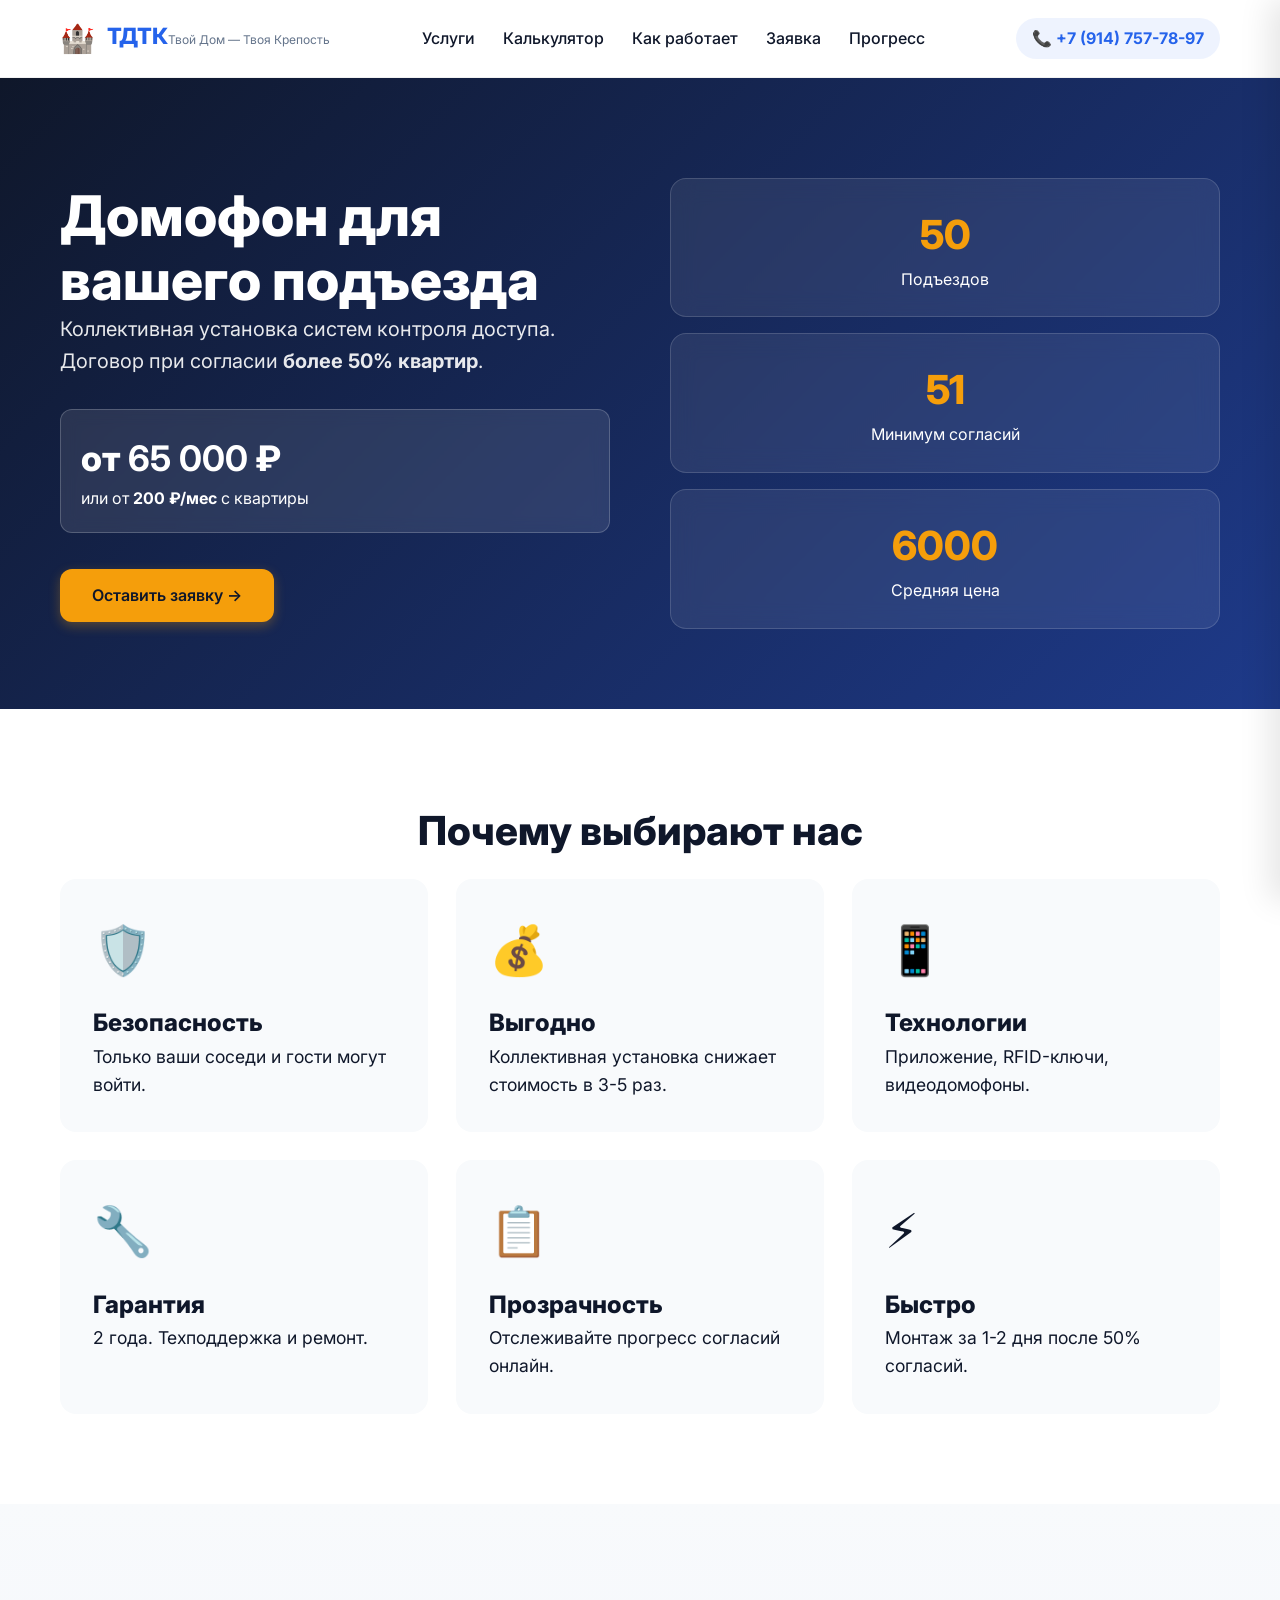
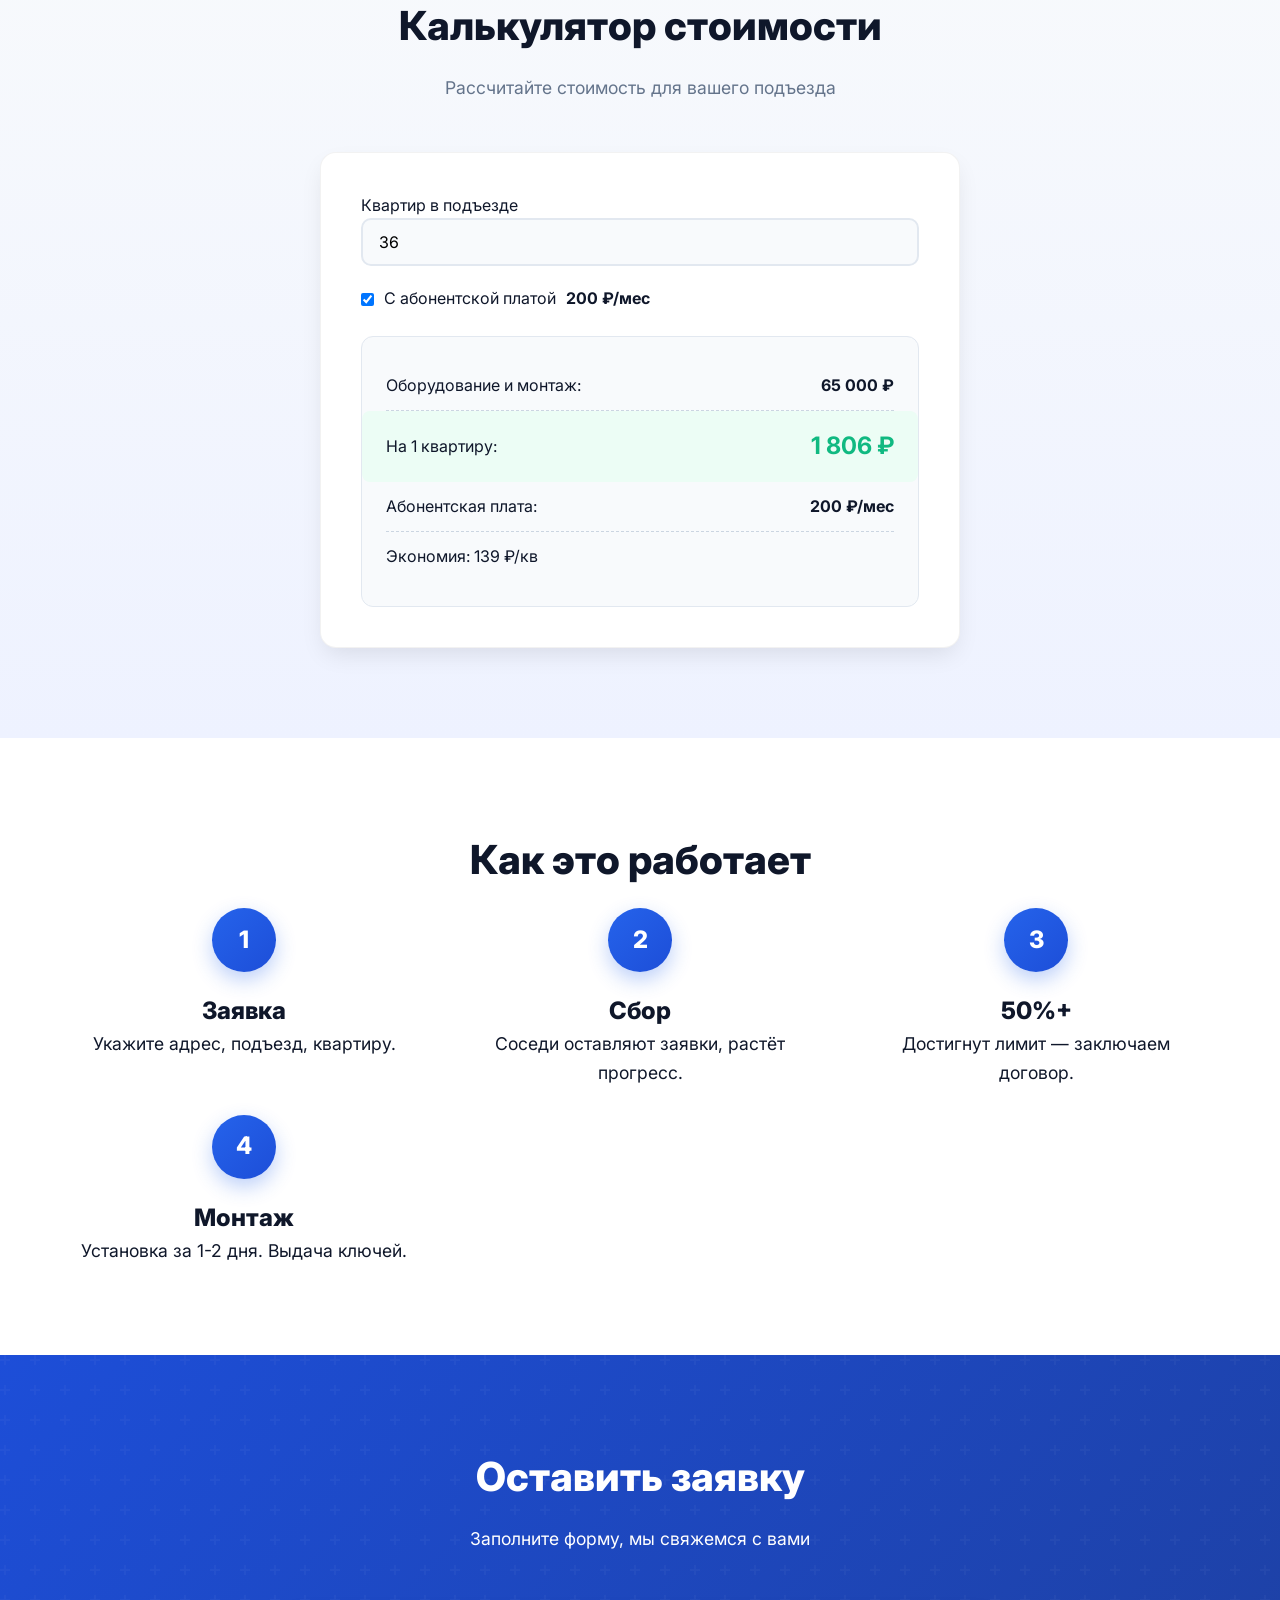
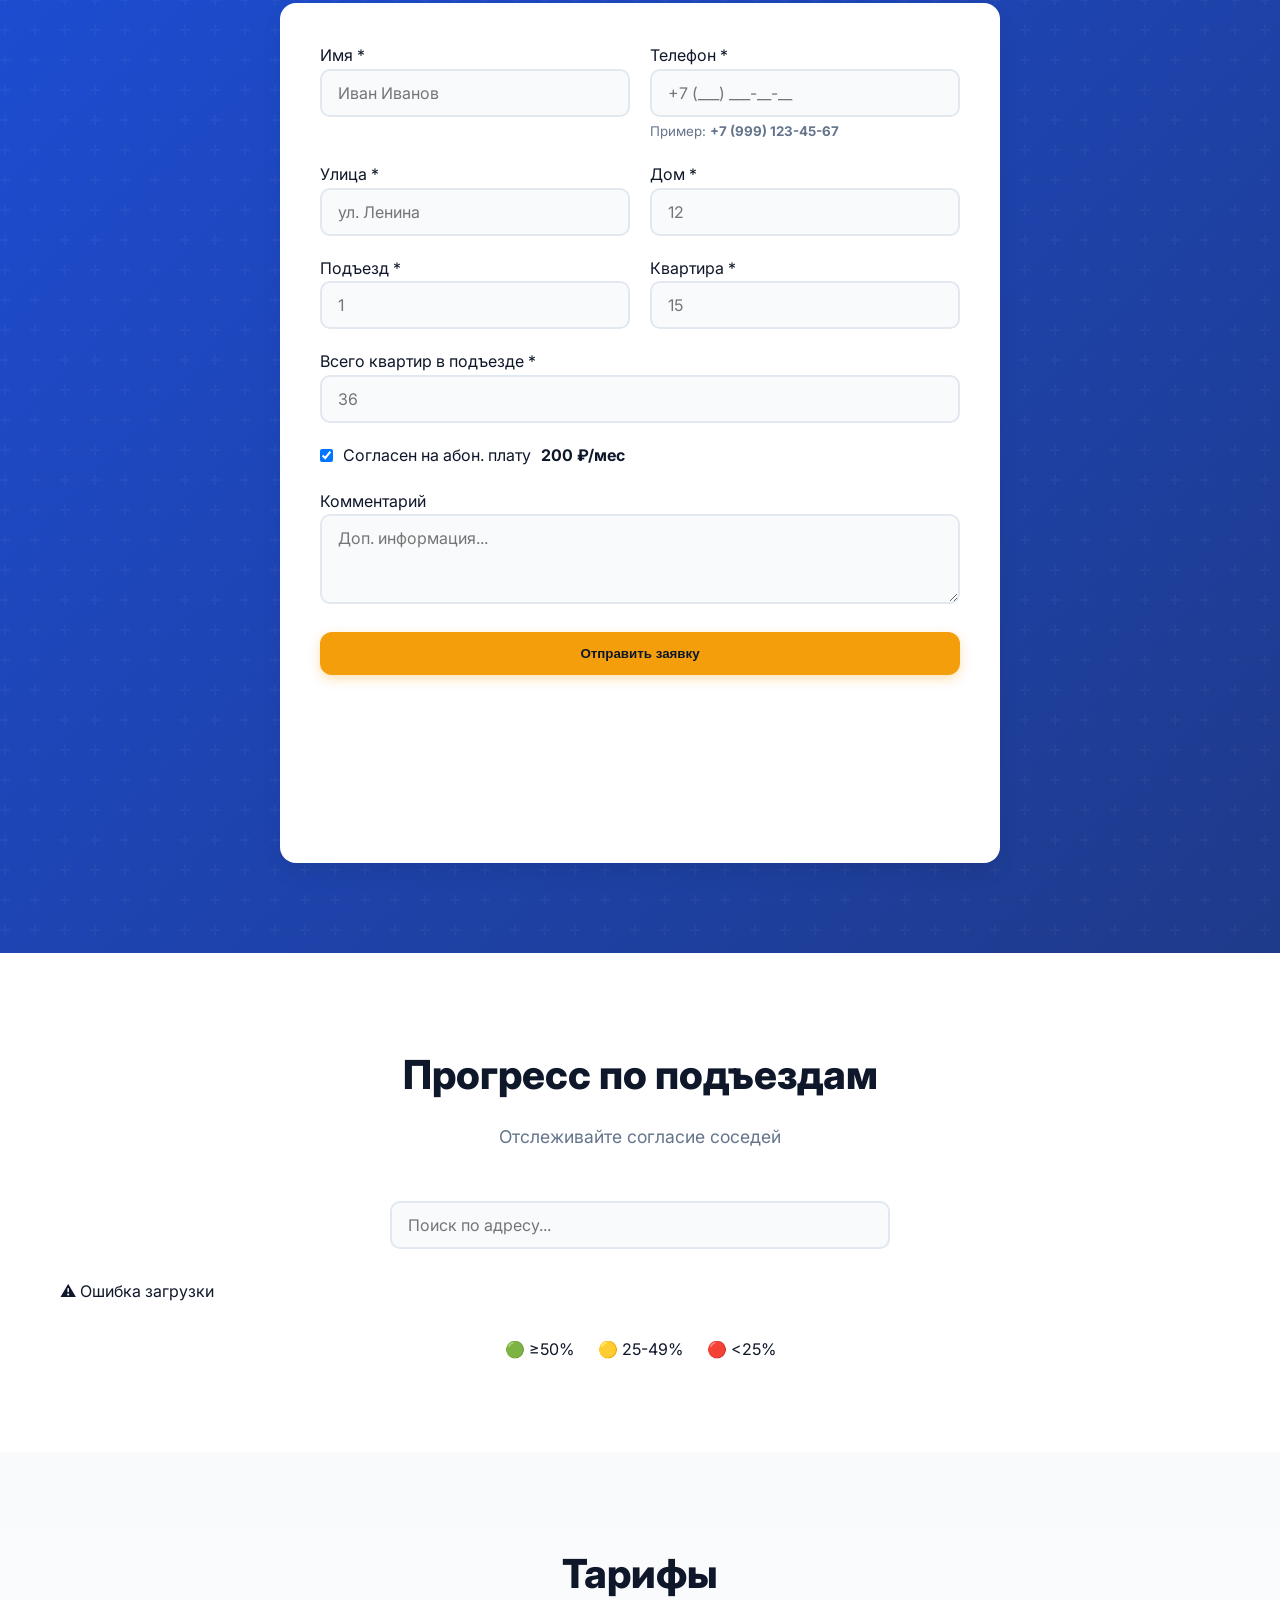
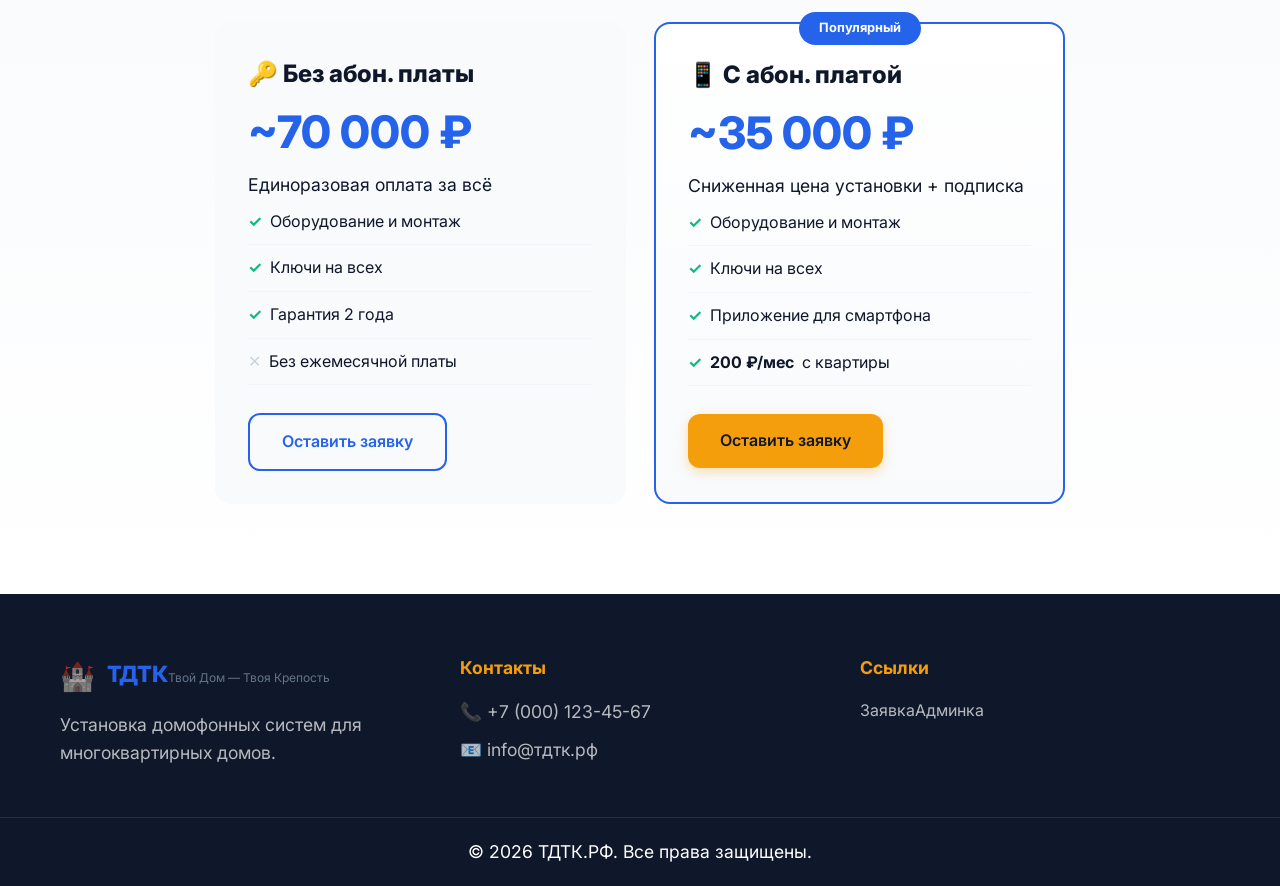
==== commit c7c4d1ed: "Update index.html" ====
--- a/index.html
+++ b/index.html
@@ -11,7 +11,7 @@
 
 <section class="hero"><div class="container hero-inner">
   <div><h1 data-cms="hero_title">Домофон для вашего подъезда</h1><p class="hero-subtitle">Коллективная установка систем контроля доступа. Договор при согласии <strong>более 50% квартир</strong>.</p><div class="hero-price"><span class="price-tag">от <strong data-cms="price_min">65 000</strong> ₽</span><span class="price-note">или от <strong>200 ₽/мес</strong> с квартиры</span></div><a href="#form" class="btn btn-primary">Оставить заявку →</a></div>
-  <div class="hero-stats"><div class="stat-card reveal"><span class="stat-num">50+</span><span class="stat-label">Подъездов</span></div><div class="stat-card reveal"><span class="stat-num">51%</span><span class="stat-label">Минимум согласий</span></div><div class="stat-card reveal"><span class="stat-num">70 000 ₽</span><span class="stat-label">Средняя цена</span></div></div>
+  <div class="hero-stats"><div class="stat-card reveal"><span class="stat-num">50+</span><span class="stat-label">Подъездов</span></div><div class="stat-card reveal"><span class="stat-num">51%</span><span class="stat-label">Минимум согласий</span></div><div class="stat-card reveal"><span class="stat-num">6 000 ₽</span><span class="stat-label">Средняя цена</span></div></div>
 </div></section>
 
 <section class="benefits reveal" id="services"><div class="container">
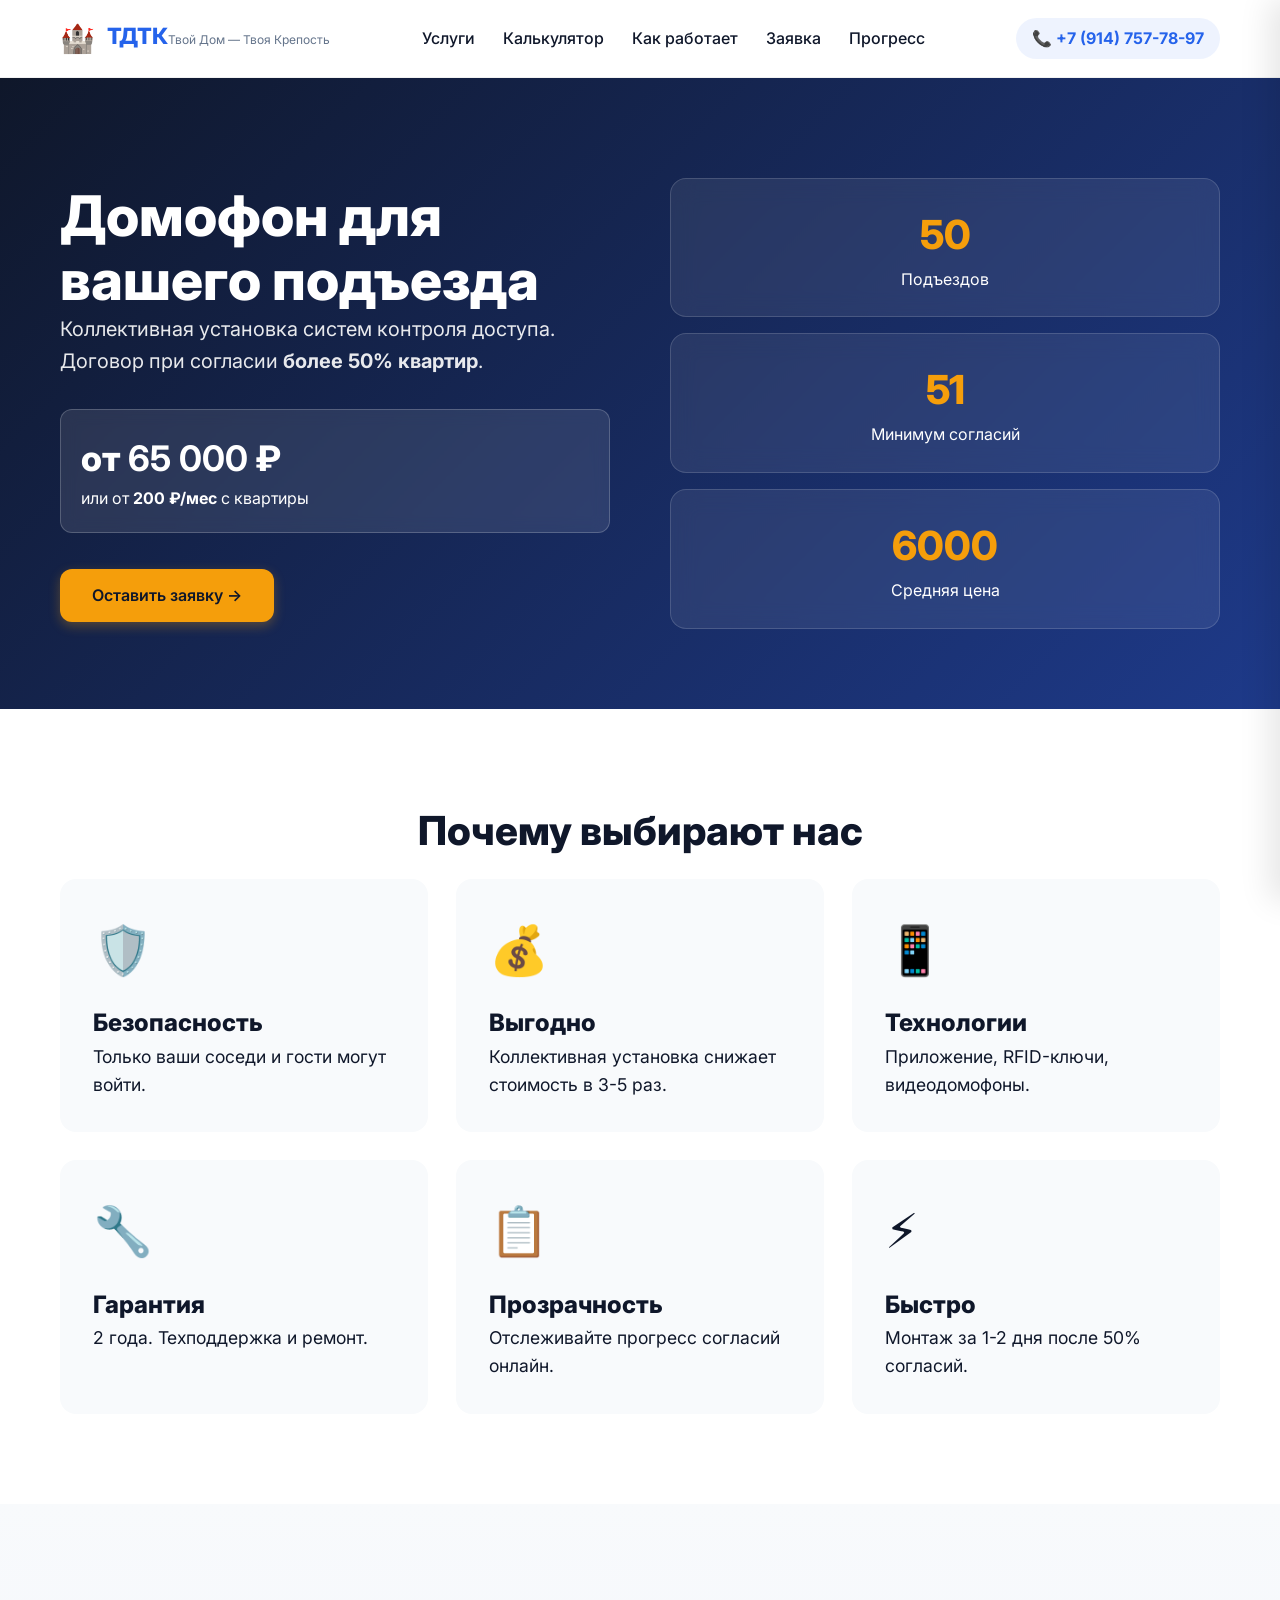
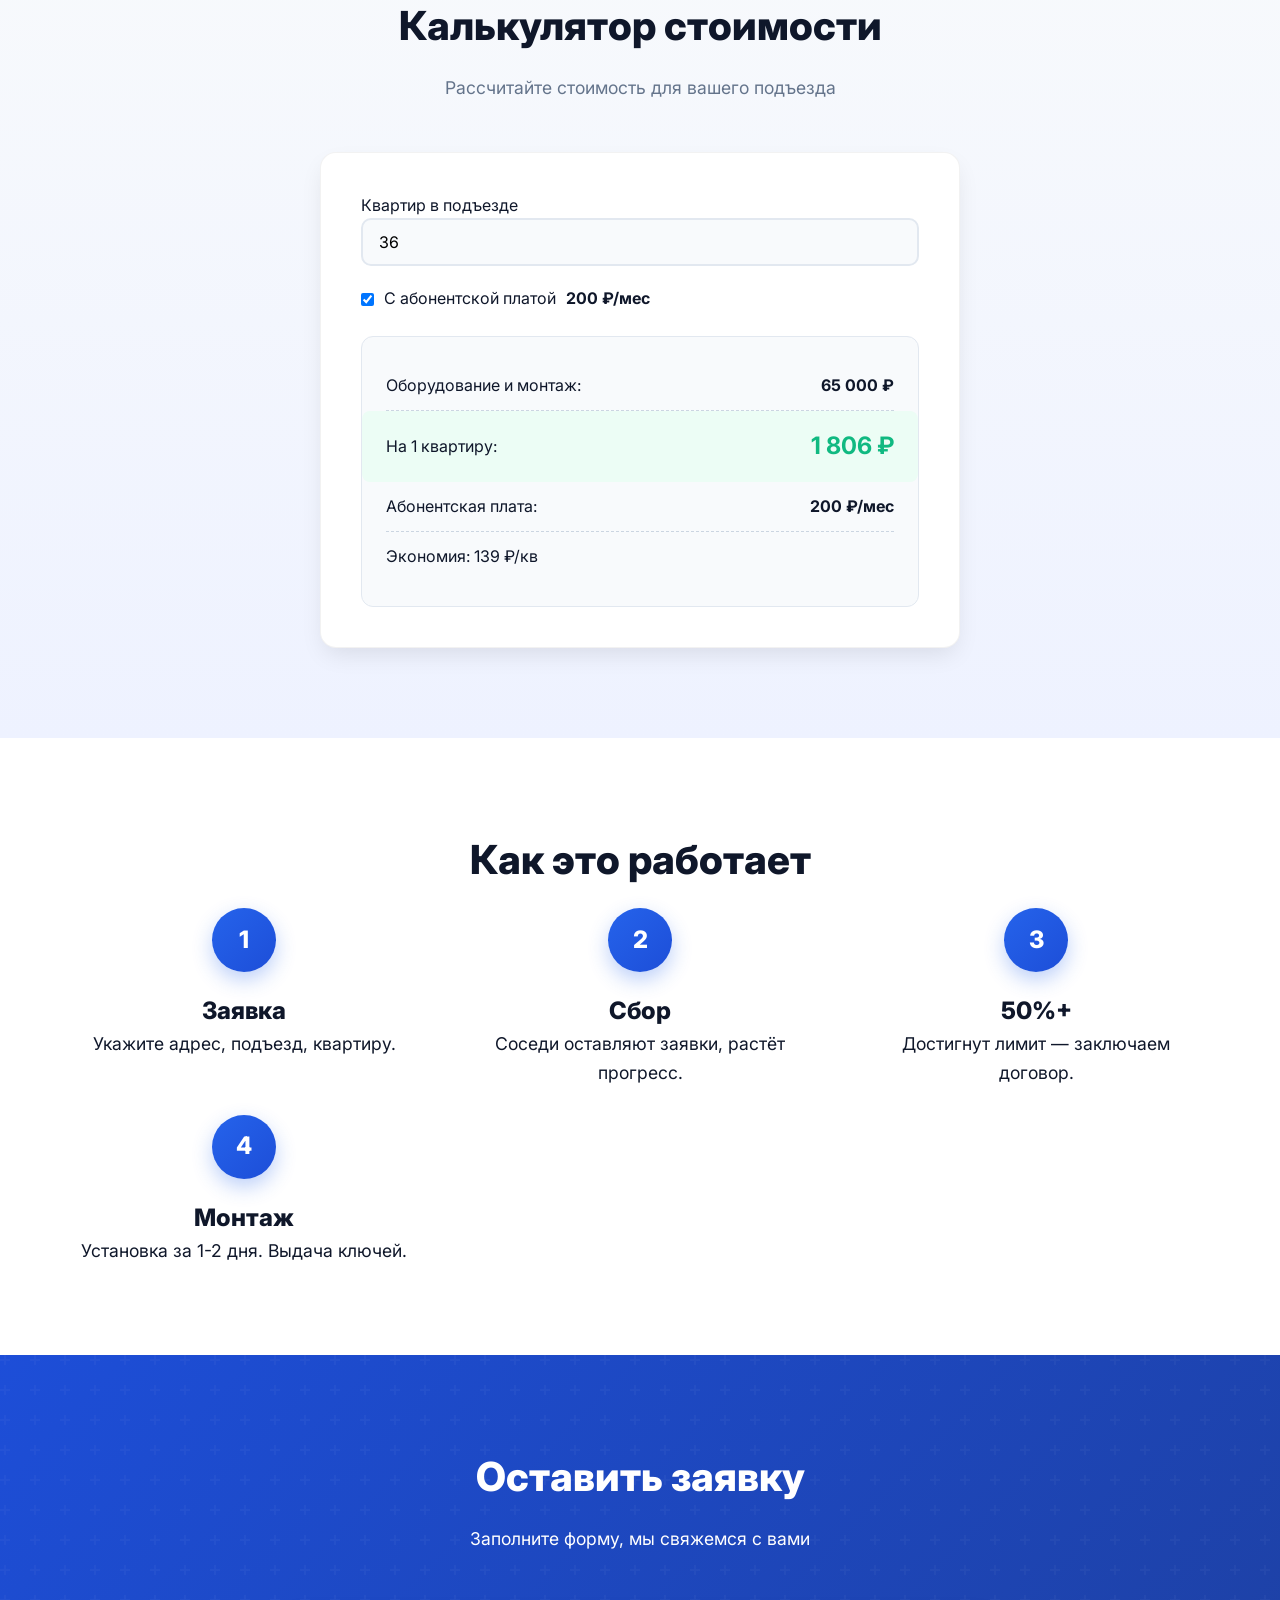
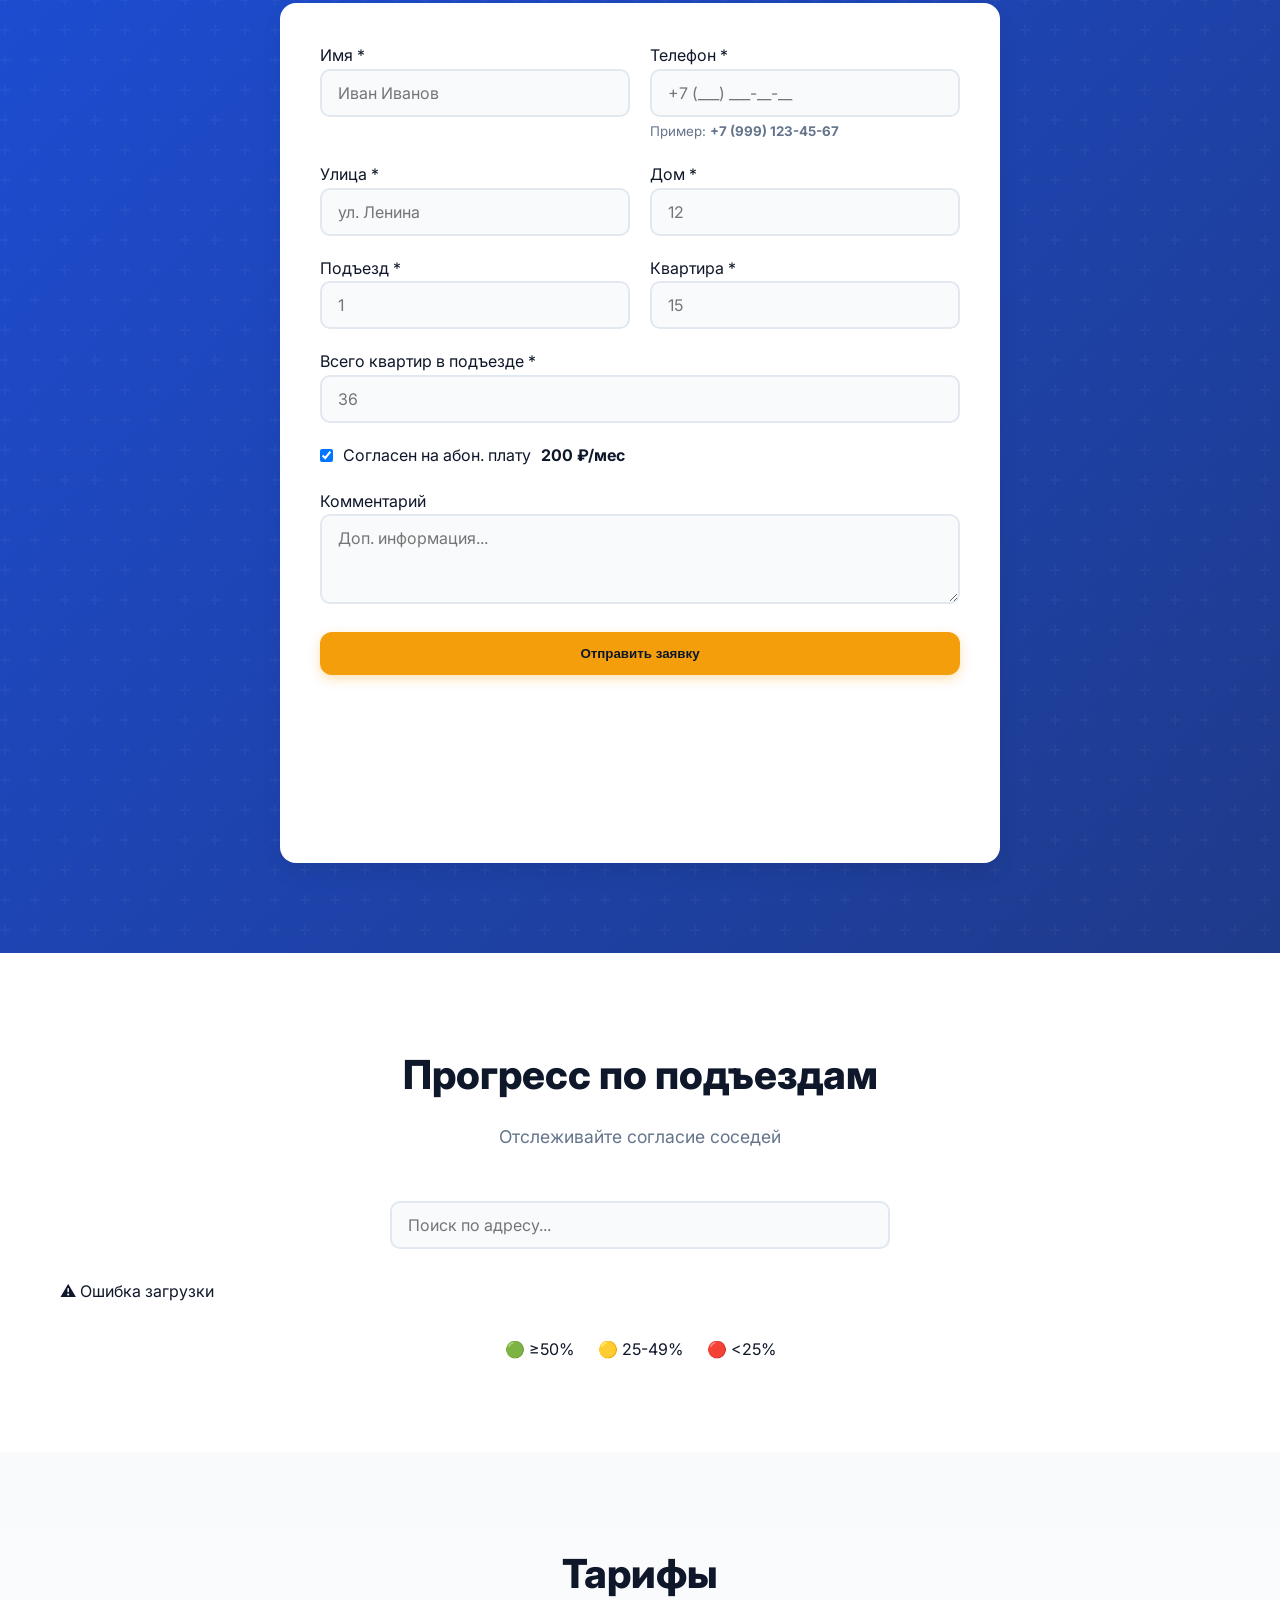
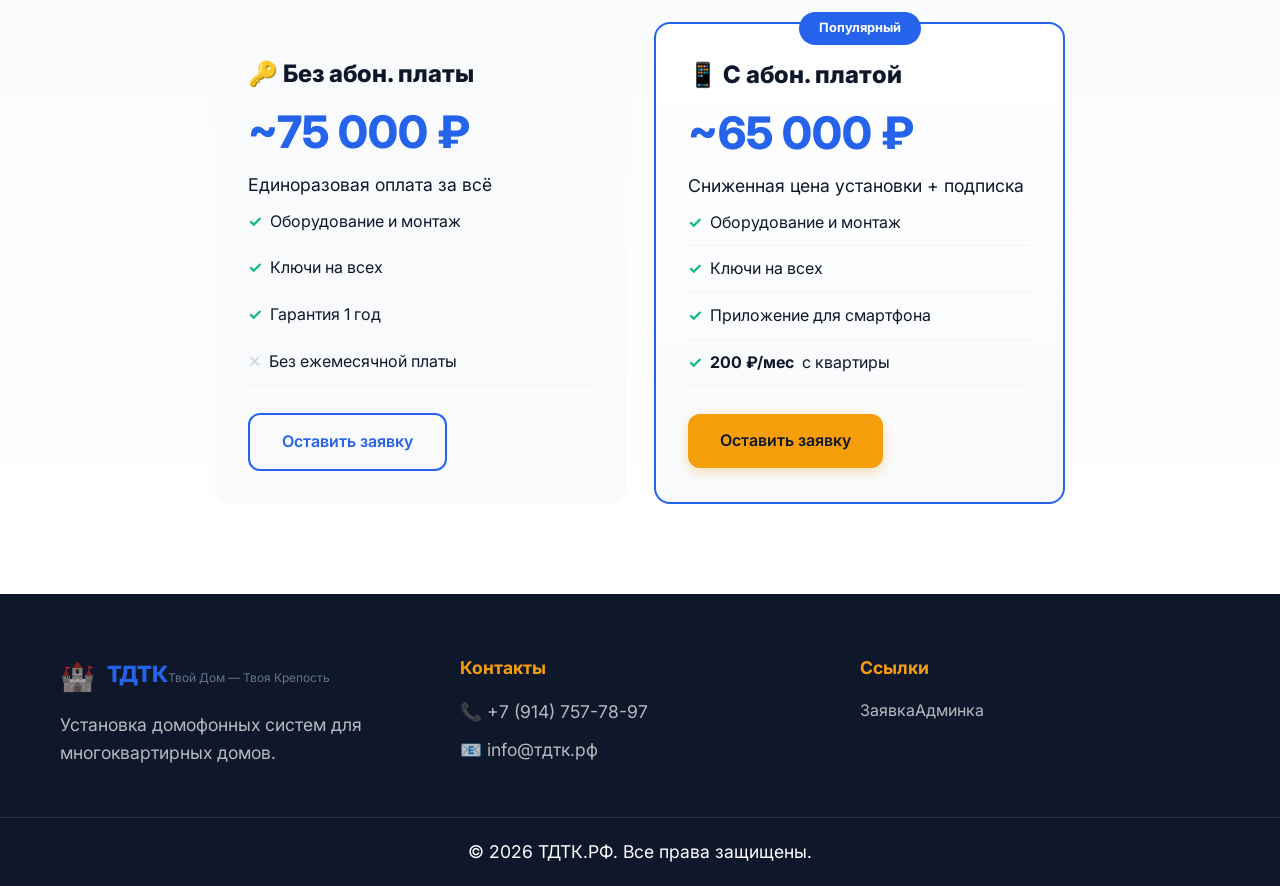
==== commit afe1198c: "Update index.html" ====
--- a/index.html
+++ b/index.html
@@ -70,14 +70,14 @@
 <section class="pricing reveal"><div class="container">
   <h2>Тарифы</h2>
   <div class="pricing-grid">
-    <div class="price-card reveal"><h3>🔑 Без абон. платы</h3><div class="price-big" data-cms="base_price">~70 000 ₽</div><p class="price-desc">Единоразовая оплата за всё</p><ul class="price-features"><li>Оборудование и монтаж</li><li>Ключи на всех</li><li>Гарантия 2 года</li><li class="feat-no">Без ежемесячной платы</li></ul><a href="#form" class="btn btn-outline" style="color:var(--primary);border-color:var(--primary)">Оставить заявку</a></div>
-    <div class="price-card featured reveal"><div class="badge">Популярный</div><h3>📱 С абон. платой</h3><div class="price-big" data-cms="sub_price">~35 000 ₽</div><p class="price-desc">Сниженная цена установки + подписка</p><ul class="price-features"><li>Оборудование и монтаж</li><li>Ключи на всех</li><li>Приложение для смартфона</li><li class="feat-yes"><strong data-cms="monthly_fee">200 ₽/мес</strong> с квартиры</li></ul><a href="#form" class="btn btn-primary">Оставить заявку</a></div>
+    <div class="price-card reveal"><h3>🔑 Без абон. платы</h3><div class="price-big" data-cms="base_price">~75 000 ₽</div><p class="price-desc">Единоразовая оплата за всё</p><ul class="price-features"><li>Оборудование и монтаж</li><li>Ключи на всех</li><li>Гарантия 1 год</li><li class="feat-no">Без ежемесячной платы</li></ul><a href="#form" class="btn btn-outline" style="color:var(--primary);border-color:var(--primary)">Оставить заявку</a></div>
+    <div class="price-card featured reveal"><div class="badge">Популярный</div><h3>📱 С абон. платой</h3><div class="price-big" data-cms="sub_price">~65 000 ₽</div><p class="price-desc">Сниженная цена установки + подписка</p><ul class="price-features"><li>Оборудование и монтаж</li><li>Ключи на всех</li><li>Приложение для смартфона</li><li class="feat-yes"><strong data-cms="monthly_fee">200 ₽/мес</strong> с квартиры</li></ul><a href="#form" class="btn btn-primary">Оставить заявку</a></div>
   </div>
 </div></section>
 
 <footer class="footer"><div class="container footer-inner">
   <div class="footer-col"><a href="#" class="logo"><span class="logo-icon">🏰</span><div class="logo-text"><span class="logo-main">ТДТК</span><span class="logo-sub">Твой Дом — Твоя Крепость</span></div></a><p style="margin-top:12px">Установка домофонных систем для многоквартирных домов.</p></div>
-  <div class="footer-col"><h4>Контакты</h4><p data-cms="phone">📞 +7 (000) 123-45-67</p><p data-cms-email>📧 info@тдтк.рф</p></div>
+  <div class="footer-col"><h4>Контакты</h4><p data-cms="phone">📞 +7 (914) 757-78-97</p><p data-cms-email>📧 info@тдтк.рф</p></div>
   <div class="footer-col"><h4>Ссылки</h4><a href="#form">Заявка</a><a href="admin.html">Админка</a></div>
 </div><div class="footer-bottom"><div class="container"><p data-cms="footer_text">© 2026 ТДТК.РФ. Все права защищены.</p></div></div></footer>
 
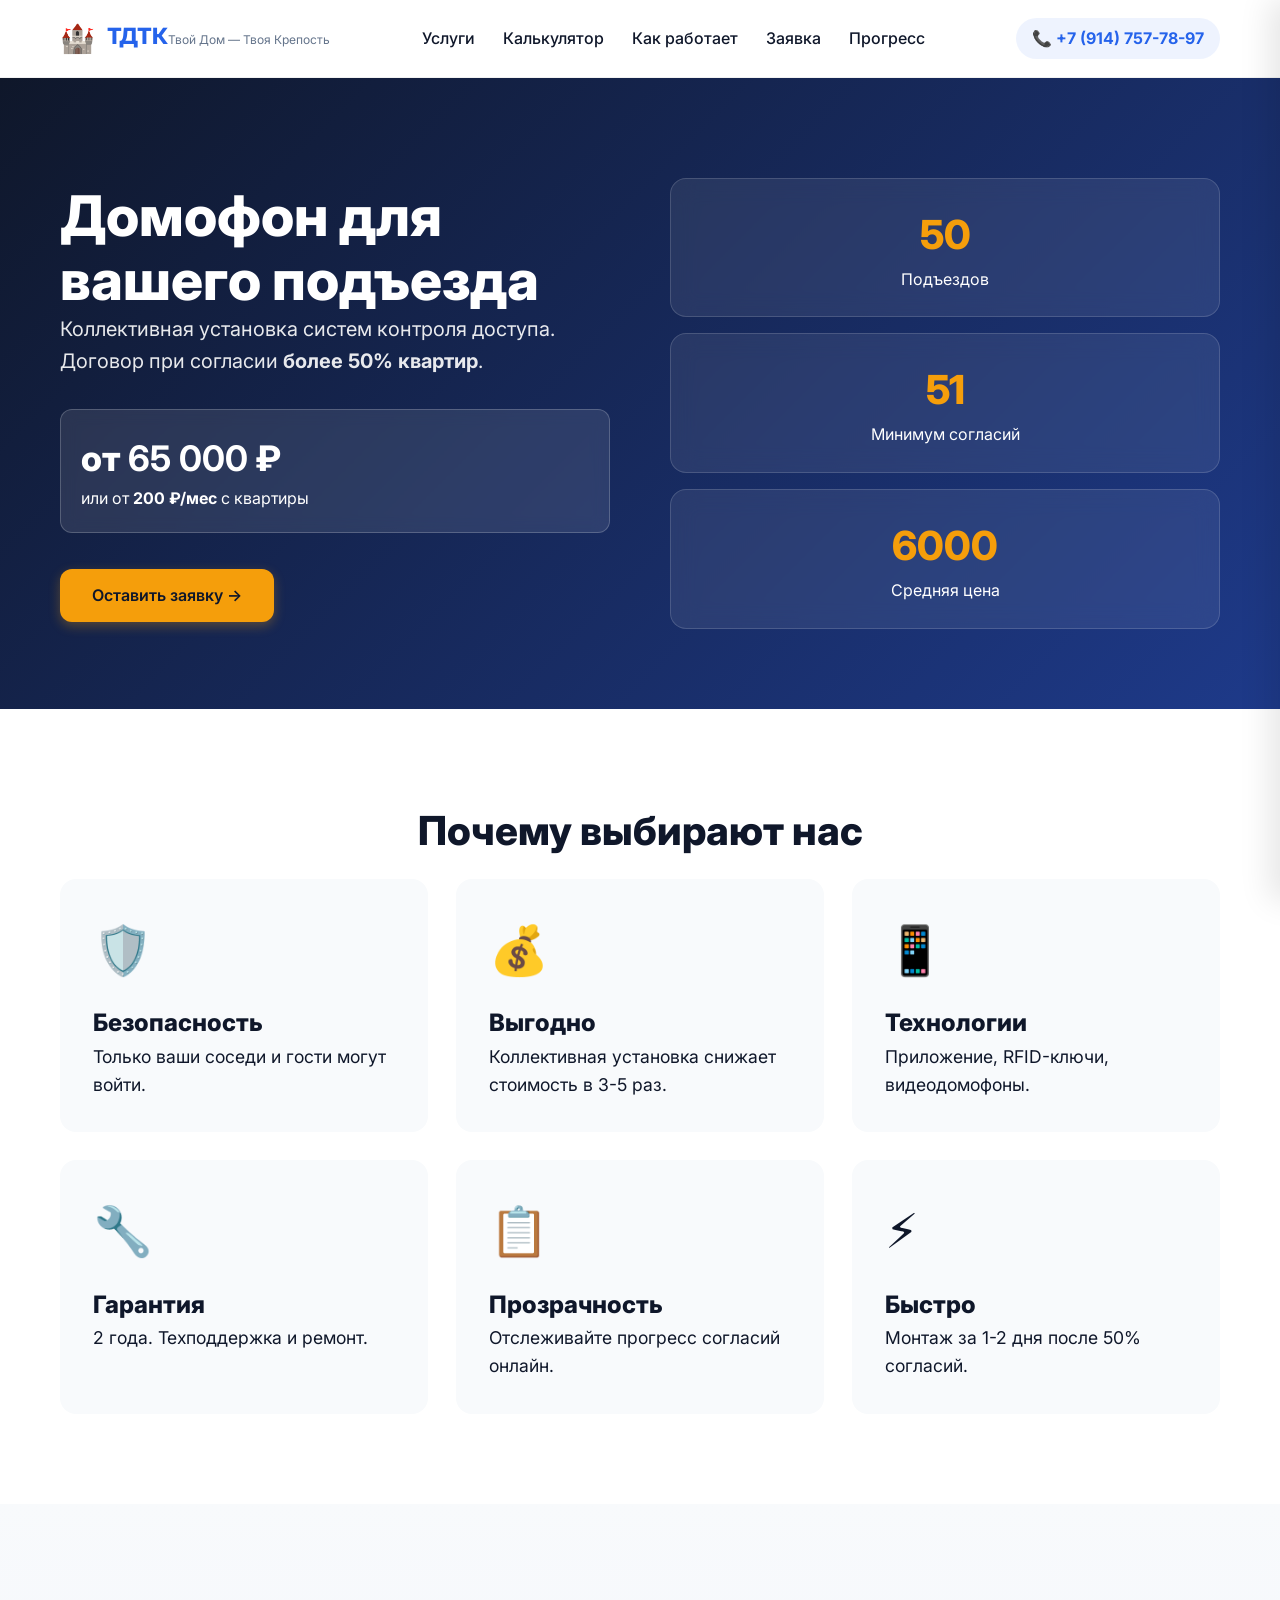
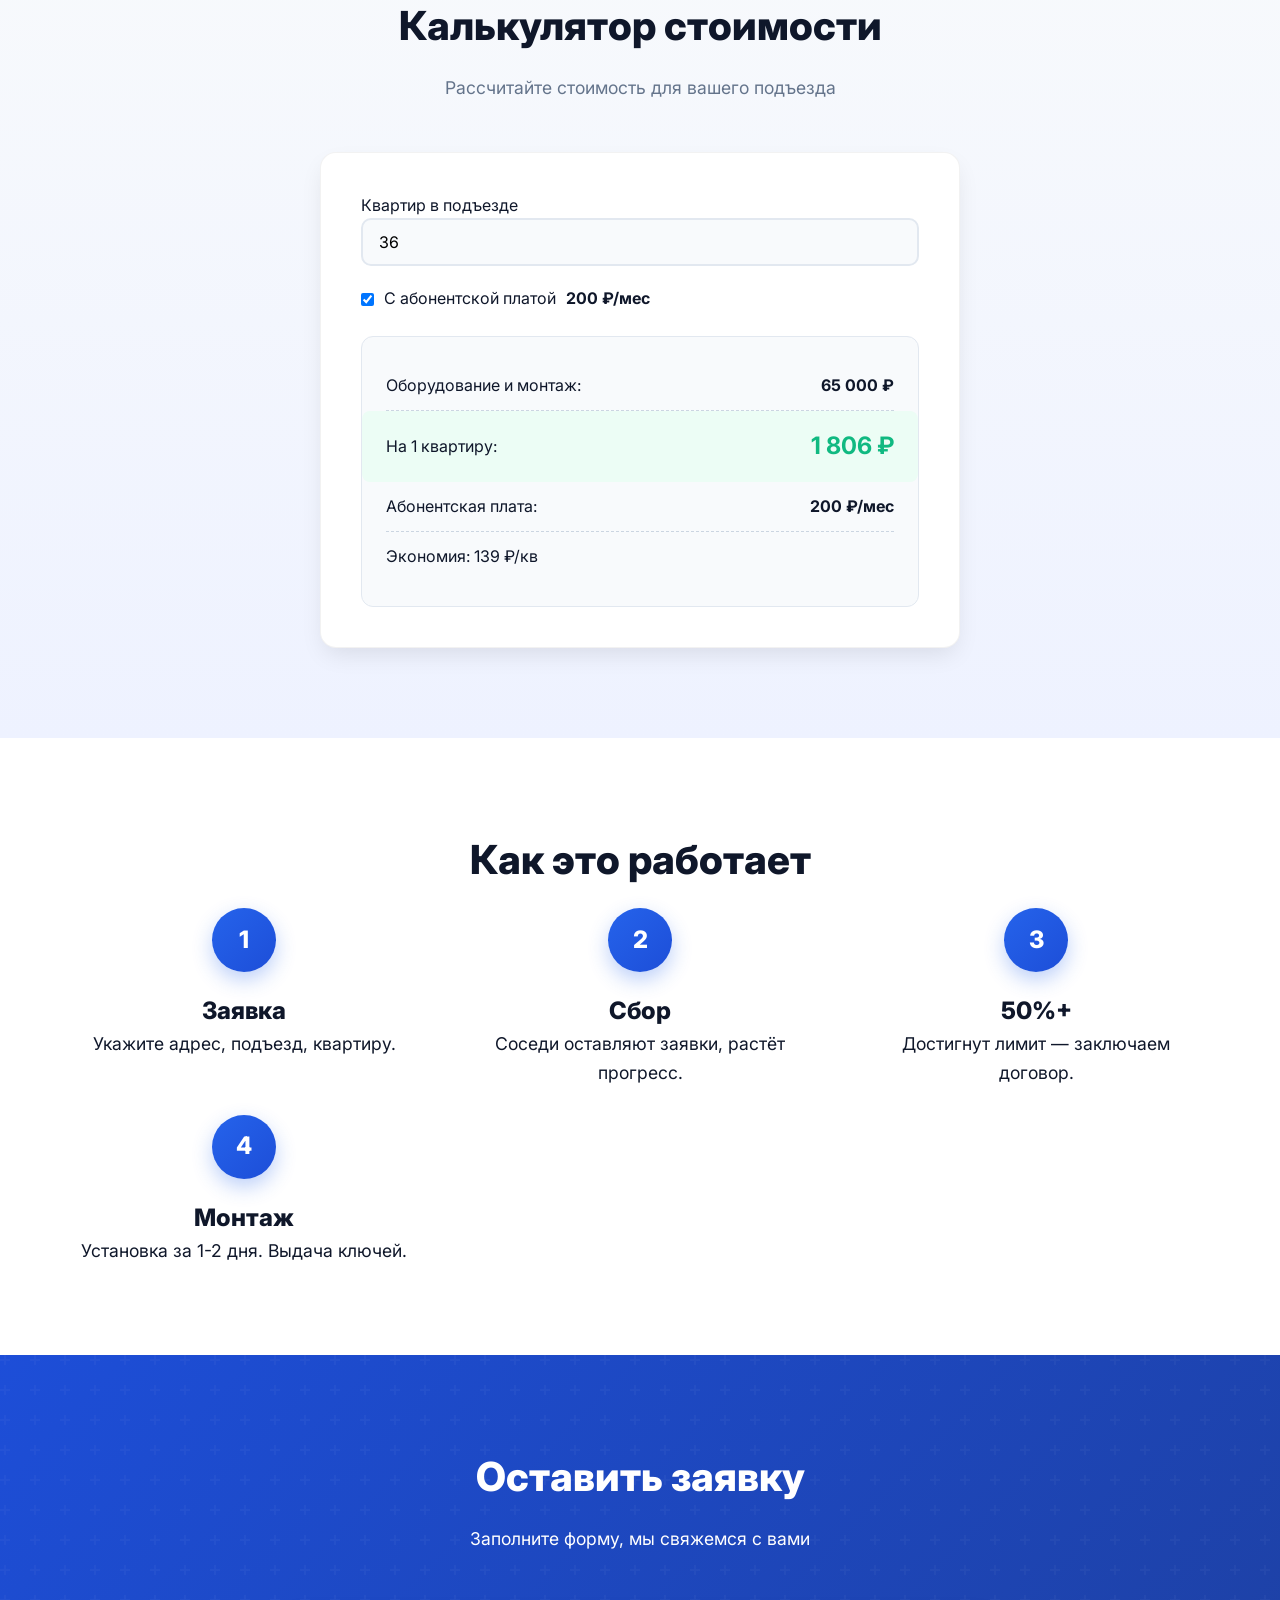
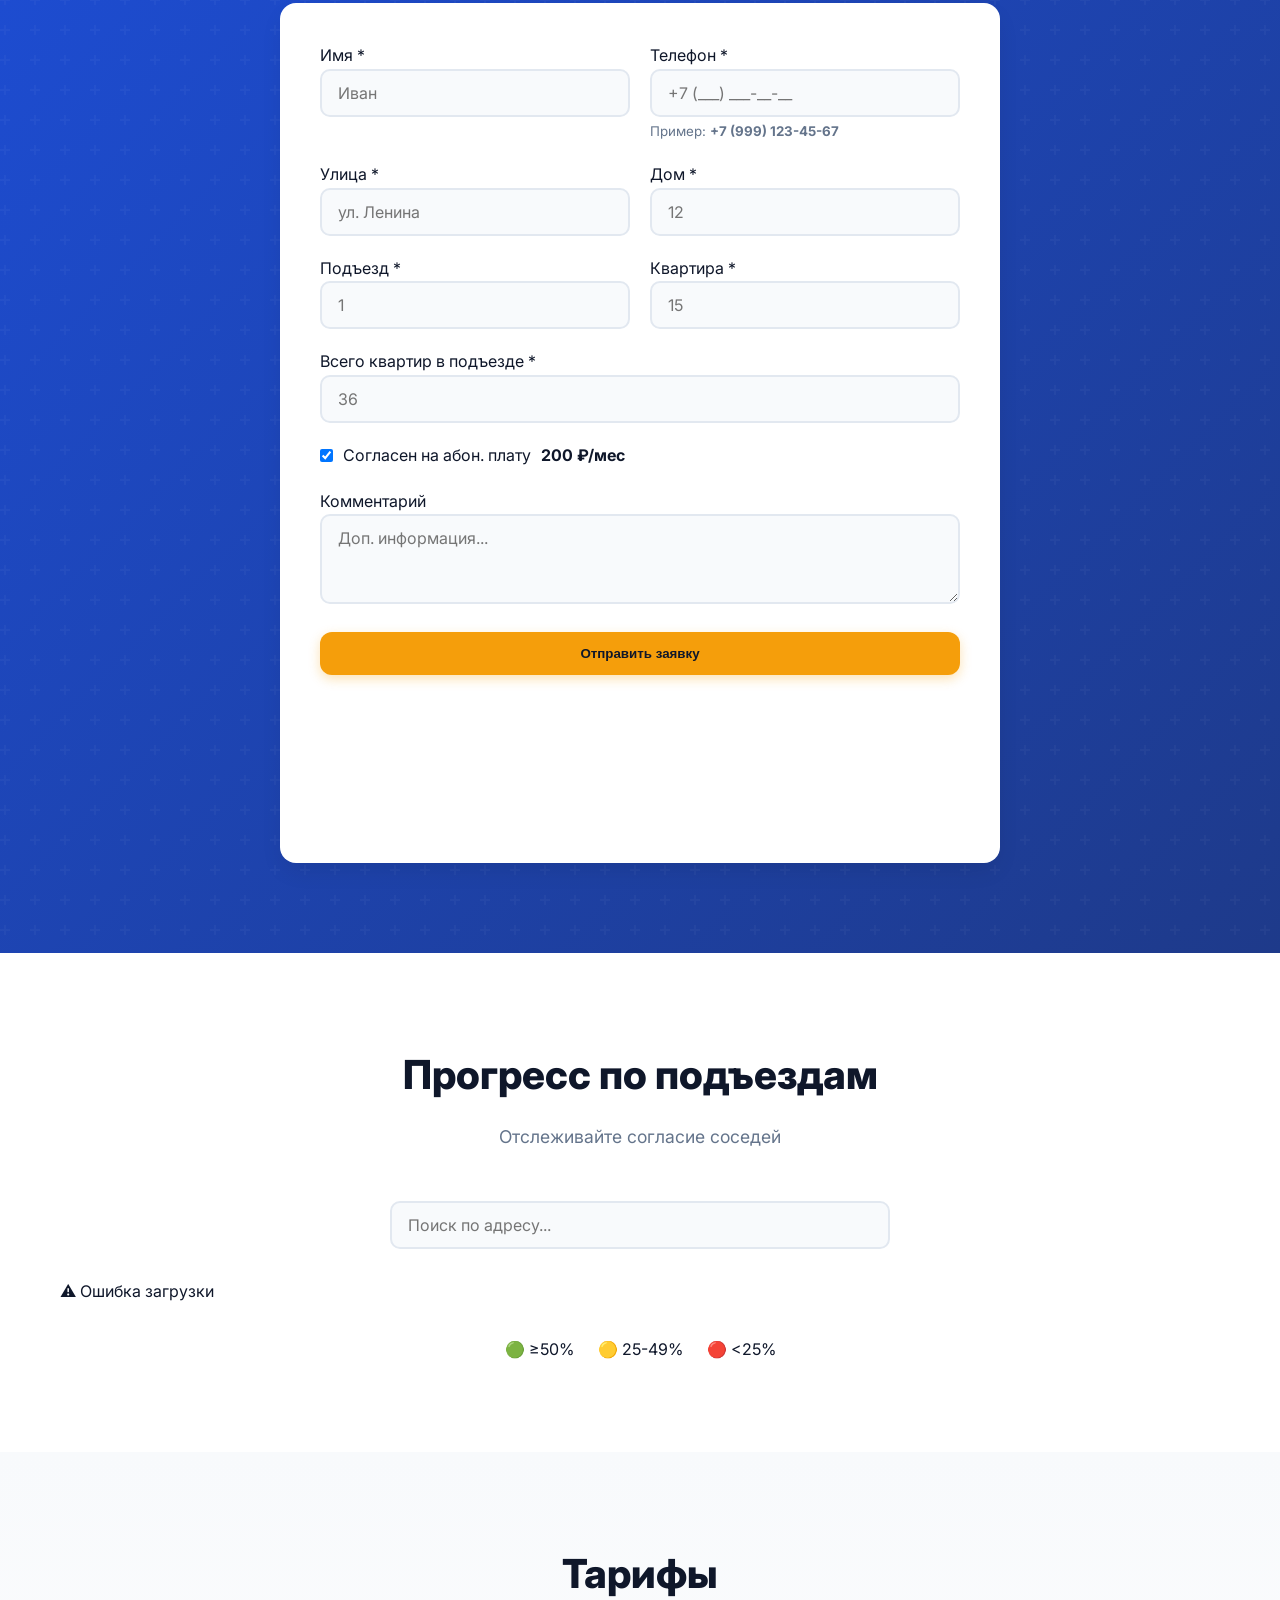
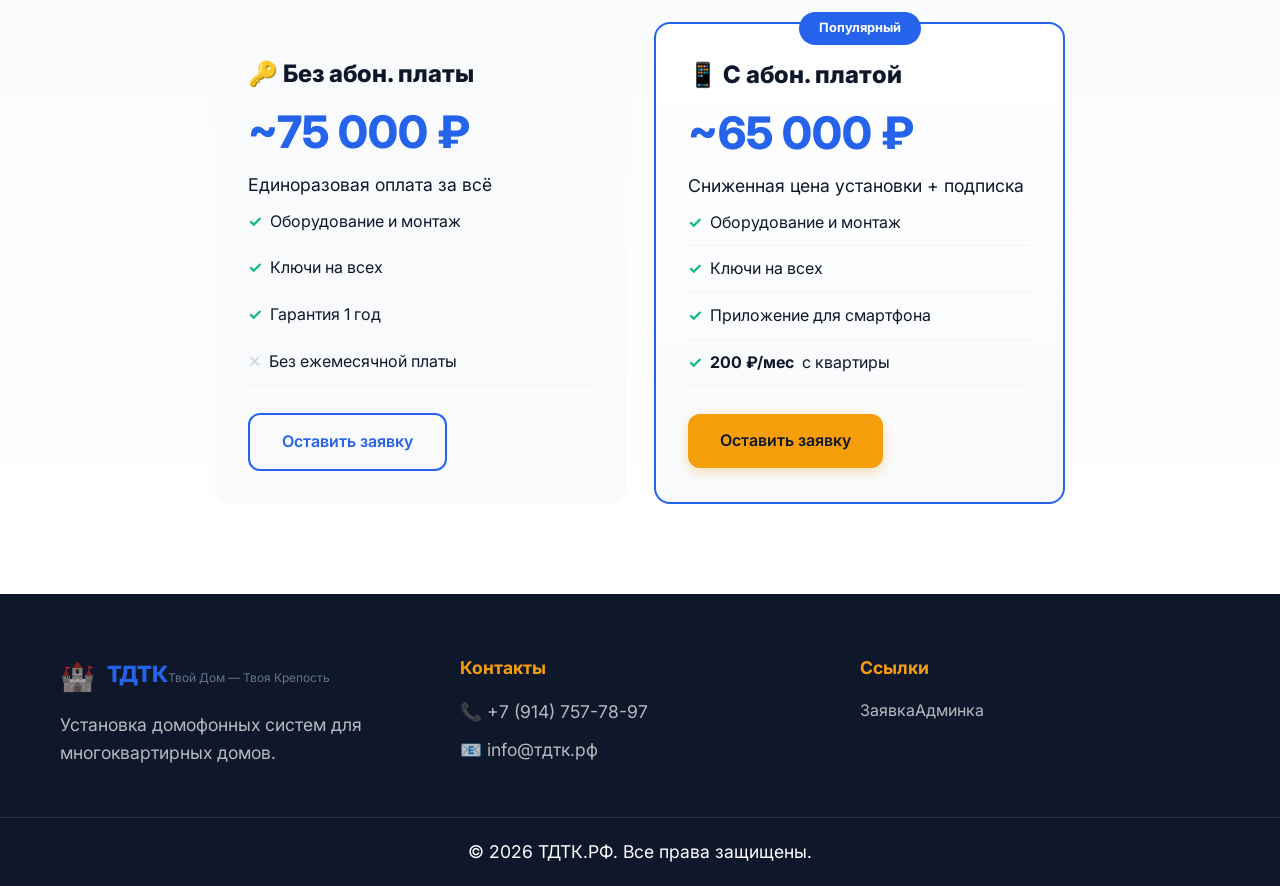
==== commit cb409c81: "Update index.html" ====
--- a/index.html
+++ b/index.html
@@ -48,7 +48,7 @@
 <section class="application reveal" id="form"><div class="container">
   <h2>Оставить заявку</h2><p class="section-subtitle" style="color:#fff">Заполните форму, мы свяжемся с вами</p>
   <form class="app-form" id="appForm">
-    <div class="form-row"><div class="form-group"><label>Имя *</label><input type="text" id="f-name" required class="form-input" placeholder="Иван Иванов"></div><div class="form-group"><label>Телефон *</label><input type="tel" id="f-phone" required class="form-input" placeholder="+7 (___) ___-__-__" pattern="\+7\s\(\d{3}\)\s\d{3}-\d{2}-\d{2}" title="Формат: +7 (999) 123-45-67"><small style="color:var(--text-light);display:block;margin-top:4px">Пример: <strong>+7 (999) 123-45-67</strong></small></div></div>
+    <div class="form-row"><div class="form-group"><label>Имя *</label><input type="text" id="f-name" required class="form-input" placeholder="Иван"></div><div class="form-group"><label>Телефон *</label><input type="tel" id="f-phone" required class="form-input" placeholder="+7 (___) ___-__-__" pattern="\+7\s\(\d{3}\)\s\d{3}-\d{2}-\d{2}" title="Формат: +7 (999) 123-45-67"><small style="color:var(--text-light);display:block;margin-top:4px">Пример: <strong>+7 (999) 123-45-67</strong></small></div></div>
     <div class="form-row"><div class="form-group"><label>Улица *</label><input type="text" id="f-street" required class="form-input" placeholder="ул. Ленина"></div><div class="form-group"><label>Дом *</label><input type="text" id="f-house" required class="form-input" placeholder="12"></div></div>
     <div class="form-row"><div class="form-group"><label>Подъезд *</label><input type="number" id="f-entrance" required min="1" class="form-input" placeholder="1"></div><div class="form-group"><label>Квартира *</label><input type="number" id="f-apt" required min="1" class="form-input" placeholder="15"></div></div>
     <div class="form-group"><label>Всего квартир в подъезде *</label><input type="number" id="f-total" required min="1" max="200" class="form-input" placeholder="36"></div>
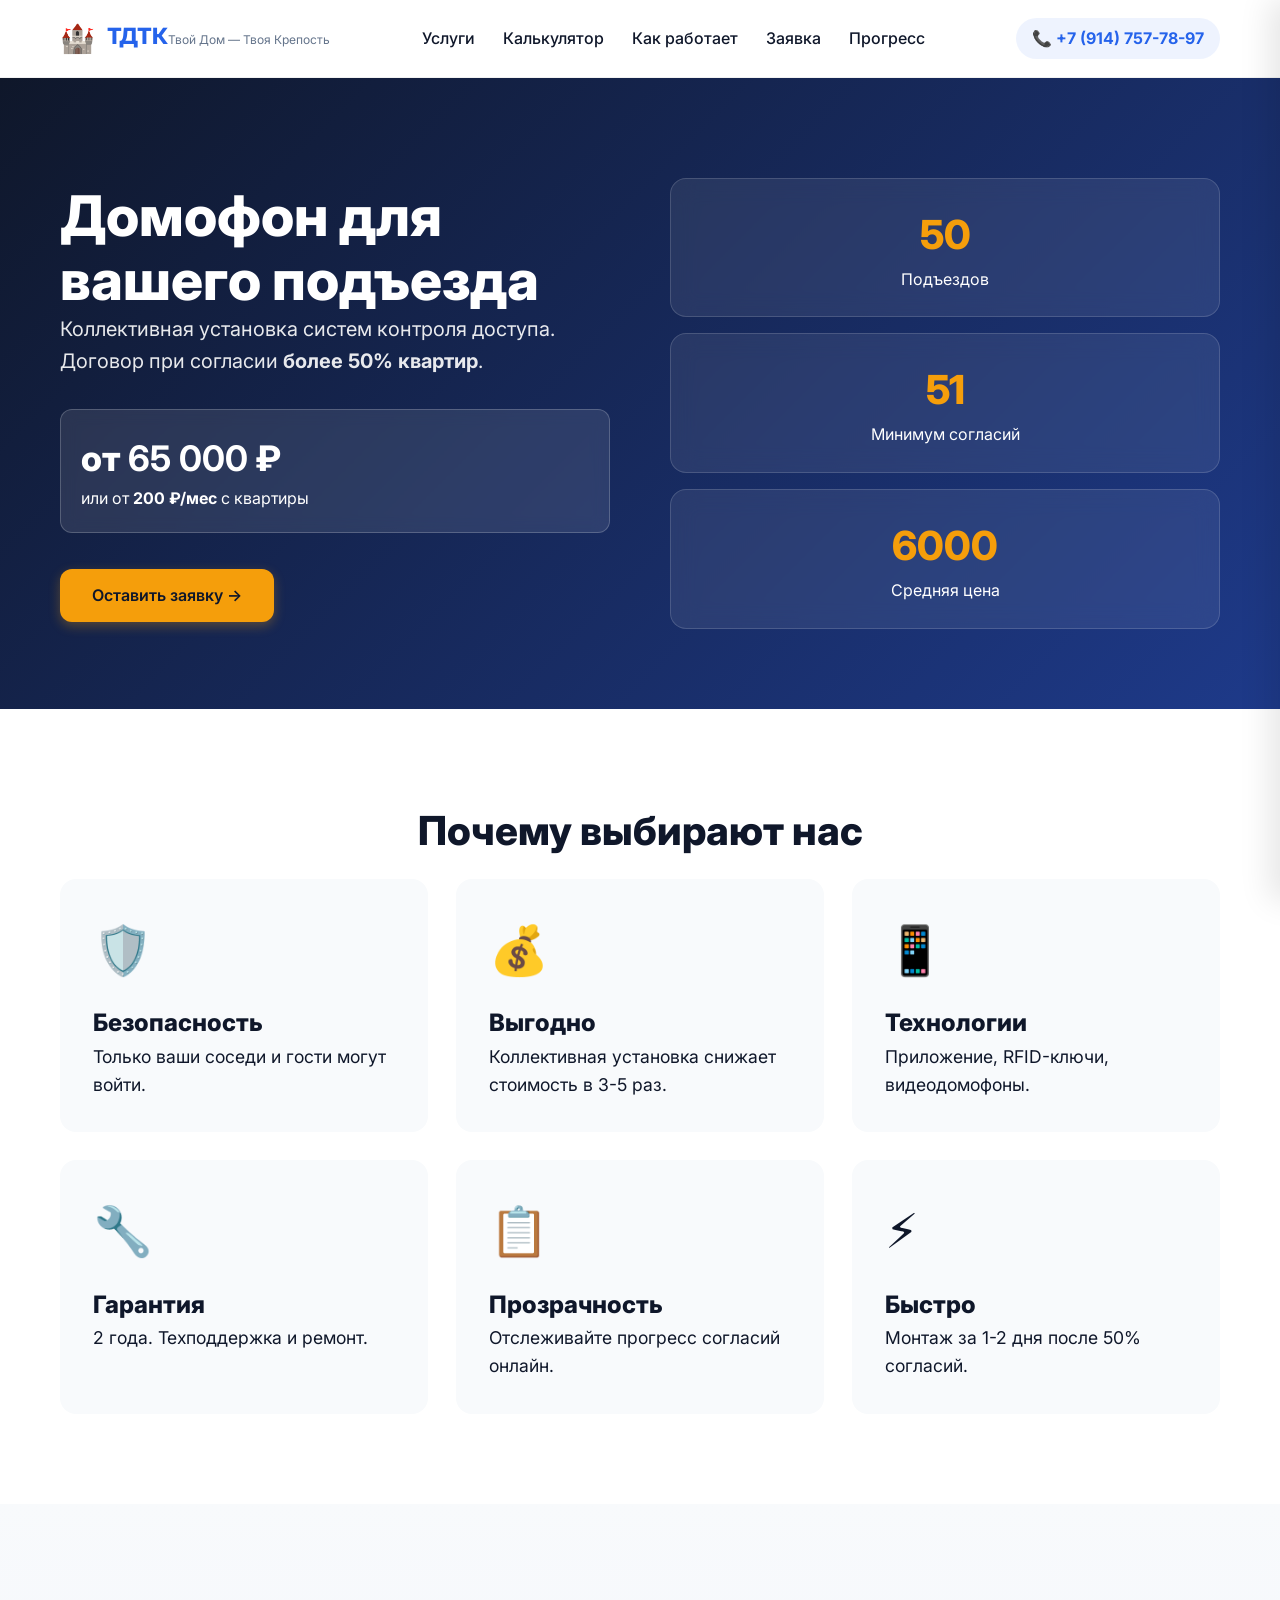
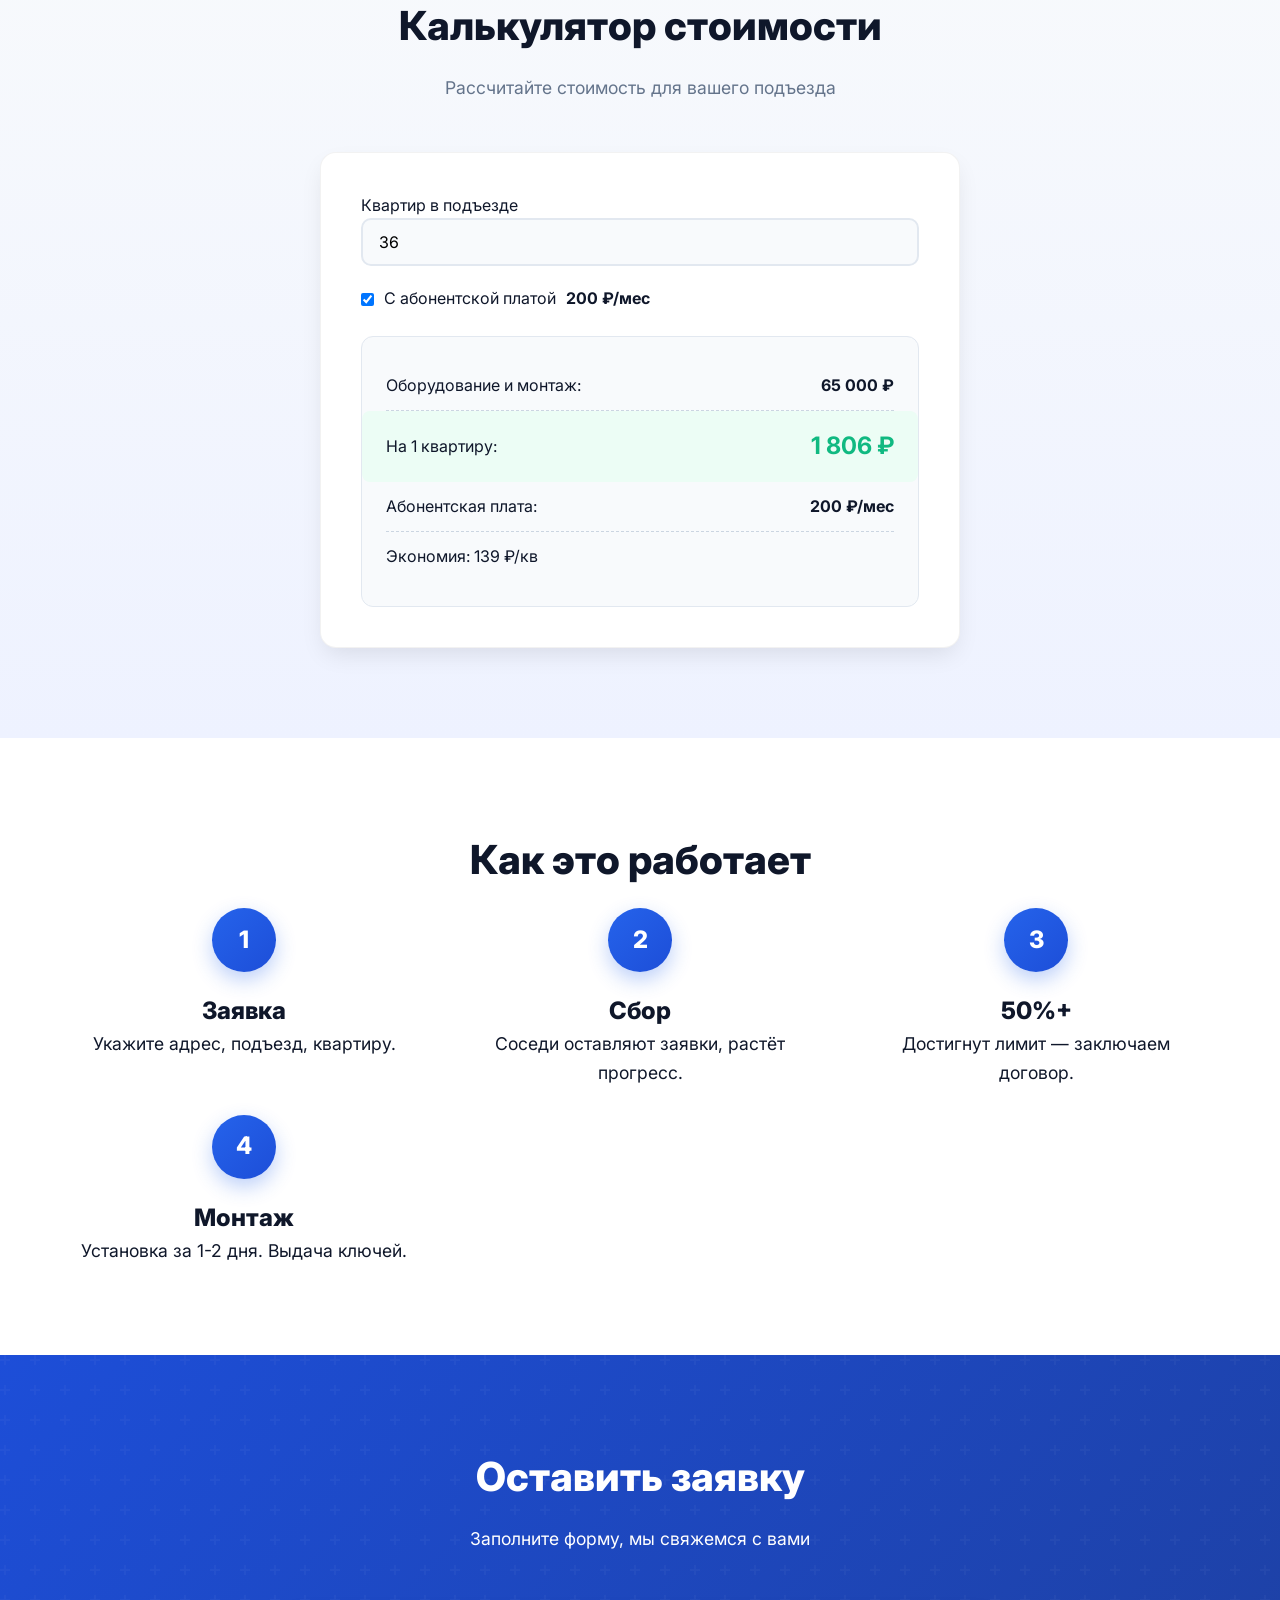
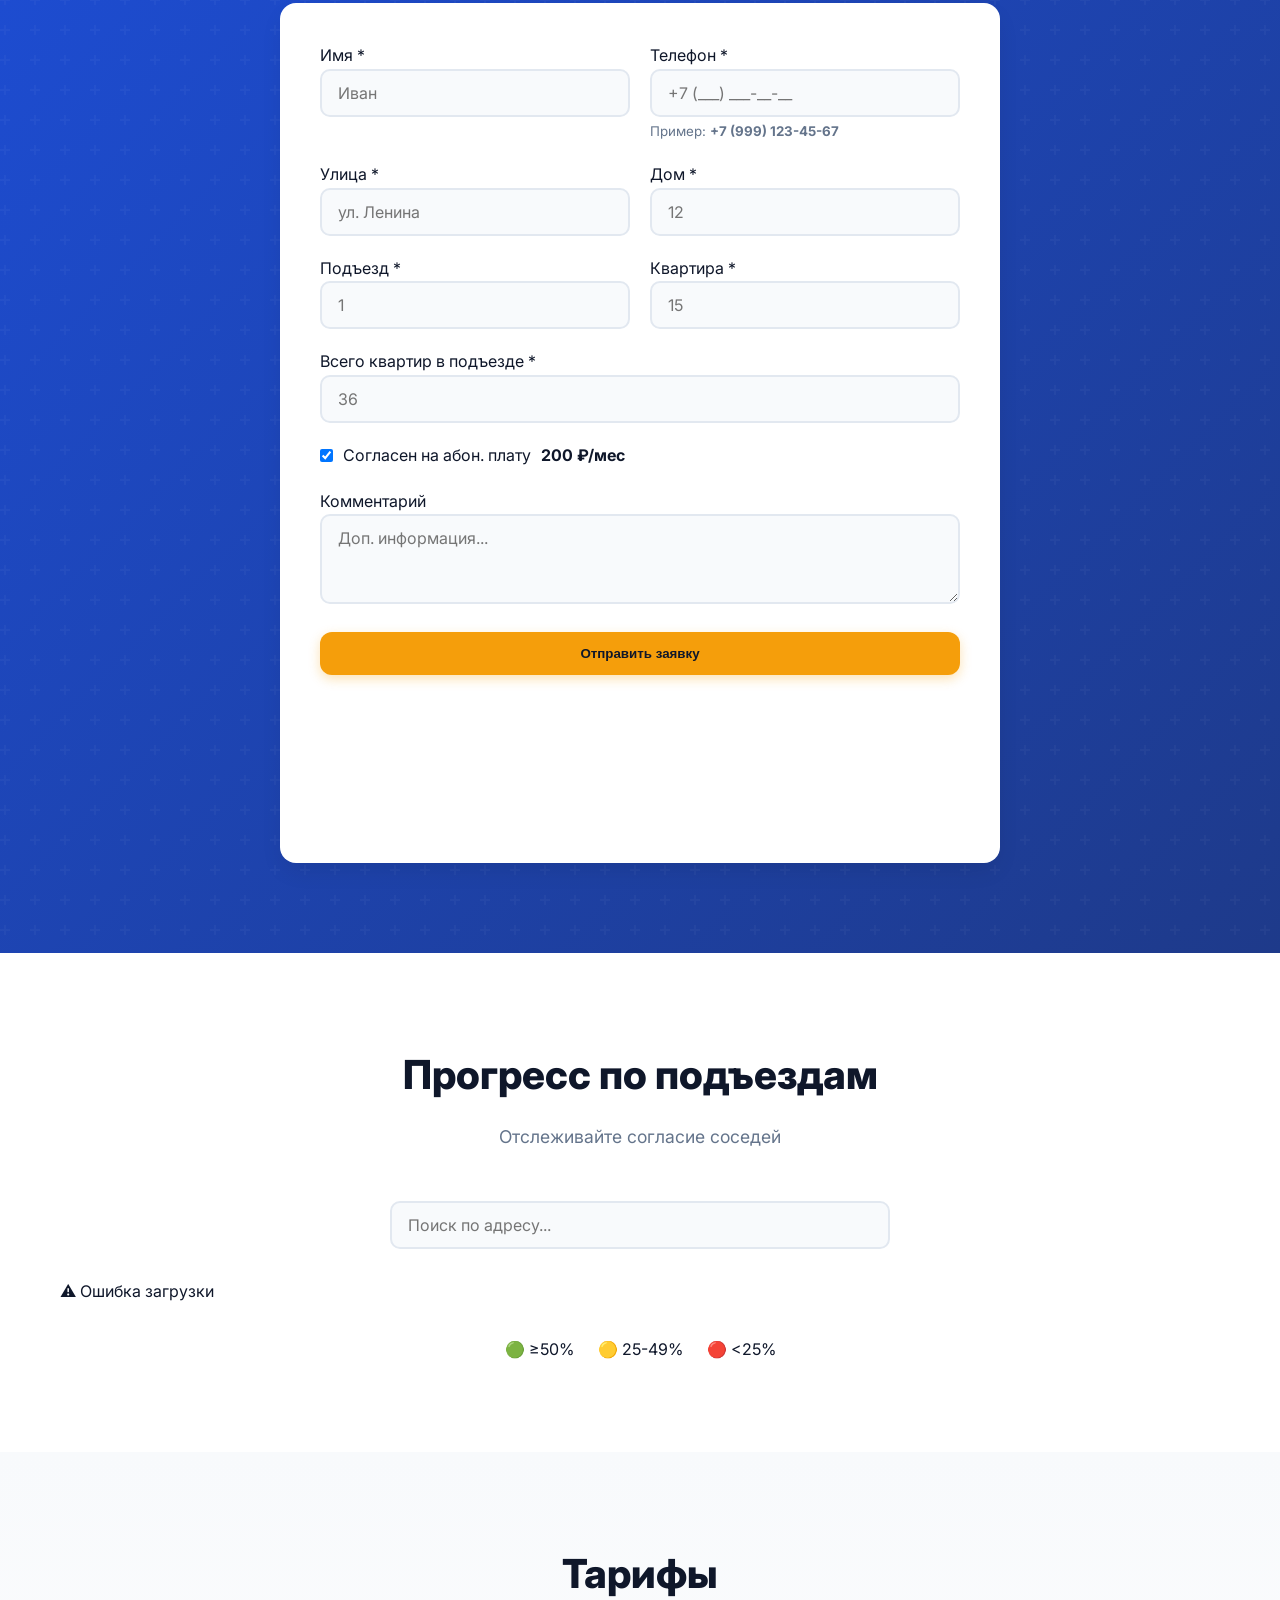
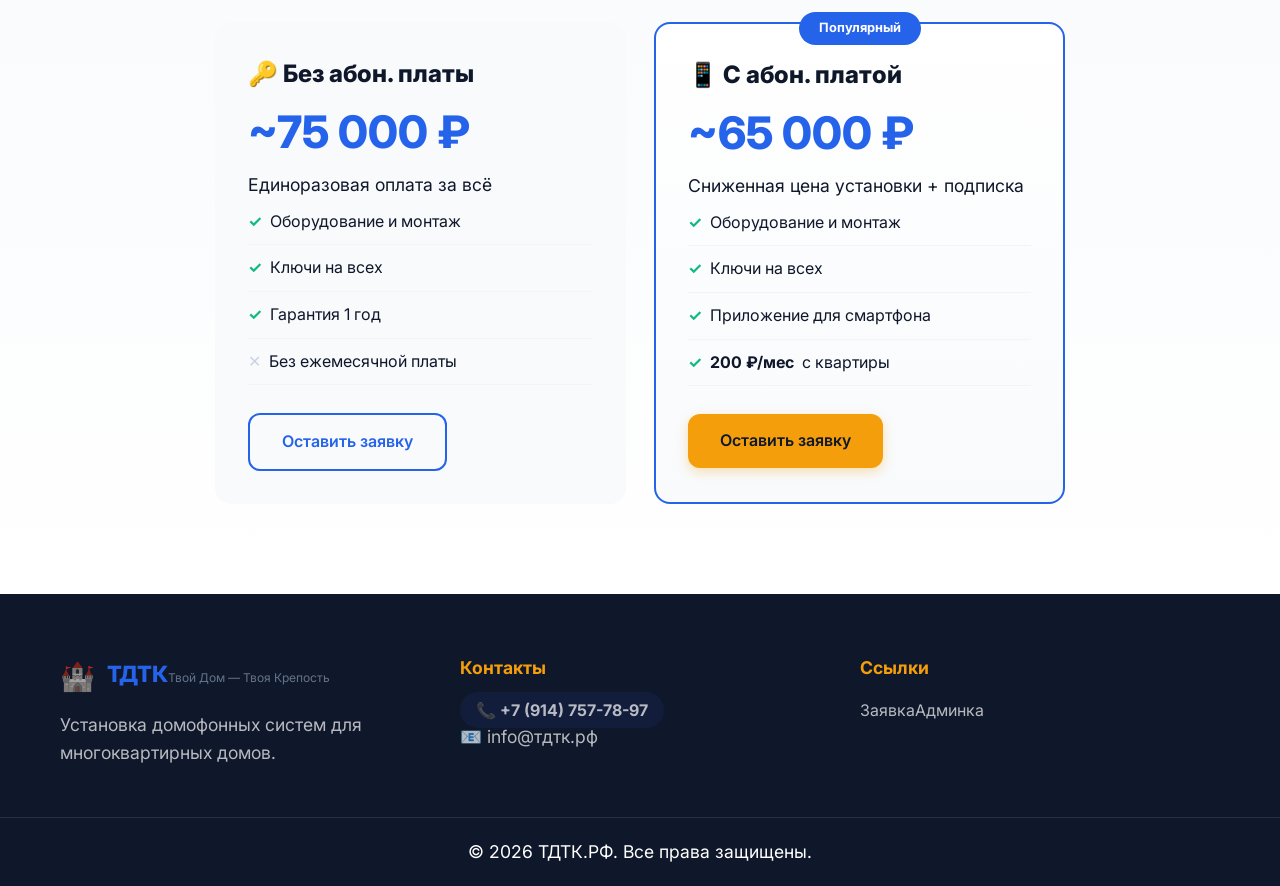
==== commit 2b06d766: "Update index.html" ====
--- a/index.html
+++ b/index.html
@@ -77,7 +77,7 @@
 
 <footer class="footer"><div class="container footer-inner">
   <div class="footer-col"><a href="#" class="logo"><span class="logo-icon">🏰</span><div class="logo-text"><span class="logo-main">ТДТК</span><span class="logo-sub">Твой Дом — Твоя Крепость</span></div></a><p style="margin-top:12px">Установка домофонных систем для многоквартирных домов.</p></div>
-  <div class="footer-col"><h4>Контакты</h4><p data-cms="phone">📞 +7 (914) 757-78-97</p><p data-cms-email>📧 info@тдтк.рф</p></div>
+  <div class="footer-col"><h4>Контакты</h4> <a href="tel:" class="phone-header" data-cms-phone>📞 +7 (914) 757-78-97</a><p data-cms-email>📧 info@тдтк.рф</p></div>
   <div class="footer-col"><h4>Ссылки</h4><a href="#form">Заявка</a><a href="admin.html">Админка</a></div>
 </div><div class="footer-bottom"><div class="container"><p data-cms="footer_text">© 2026 ТДТК.РФ. Все права защищены.</p></div></div></footer>
 
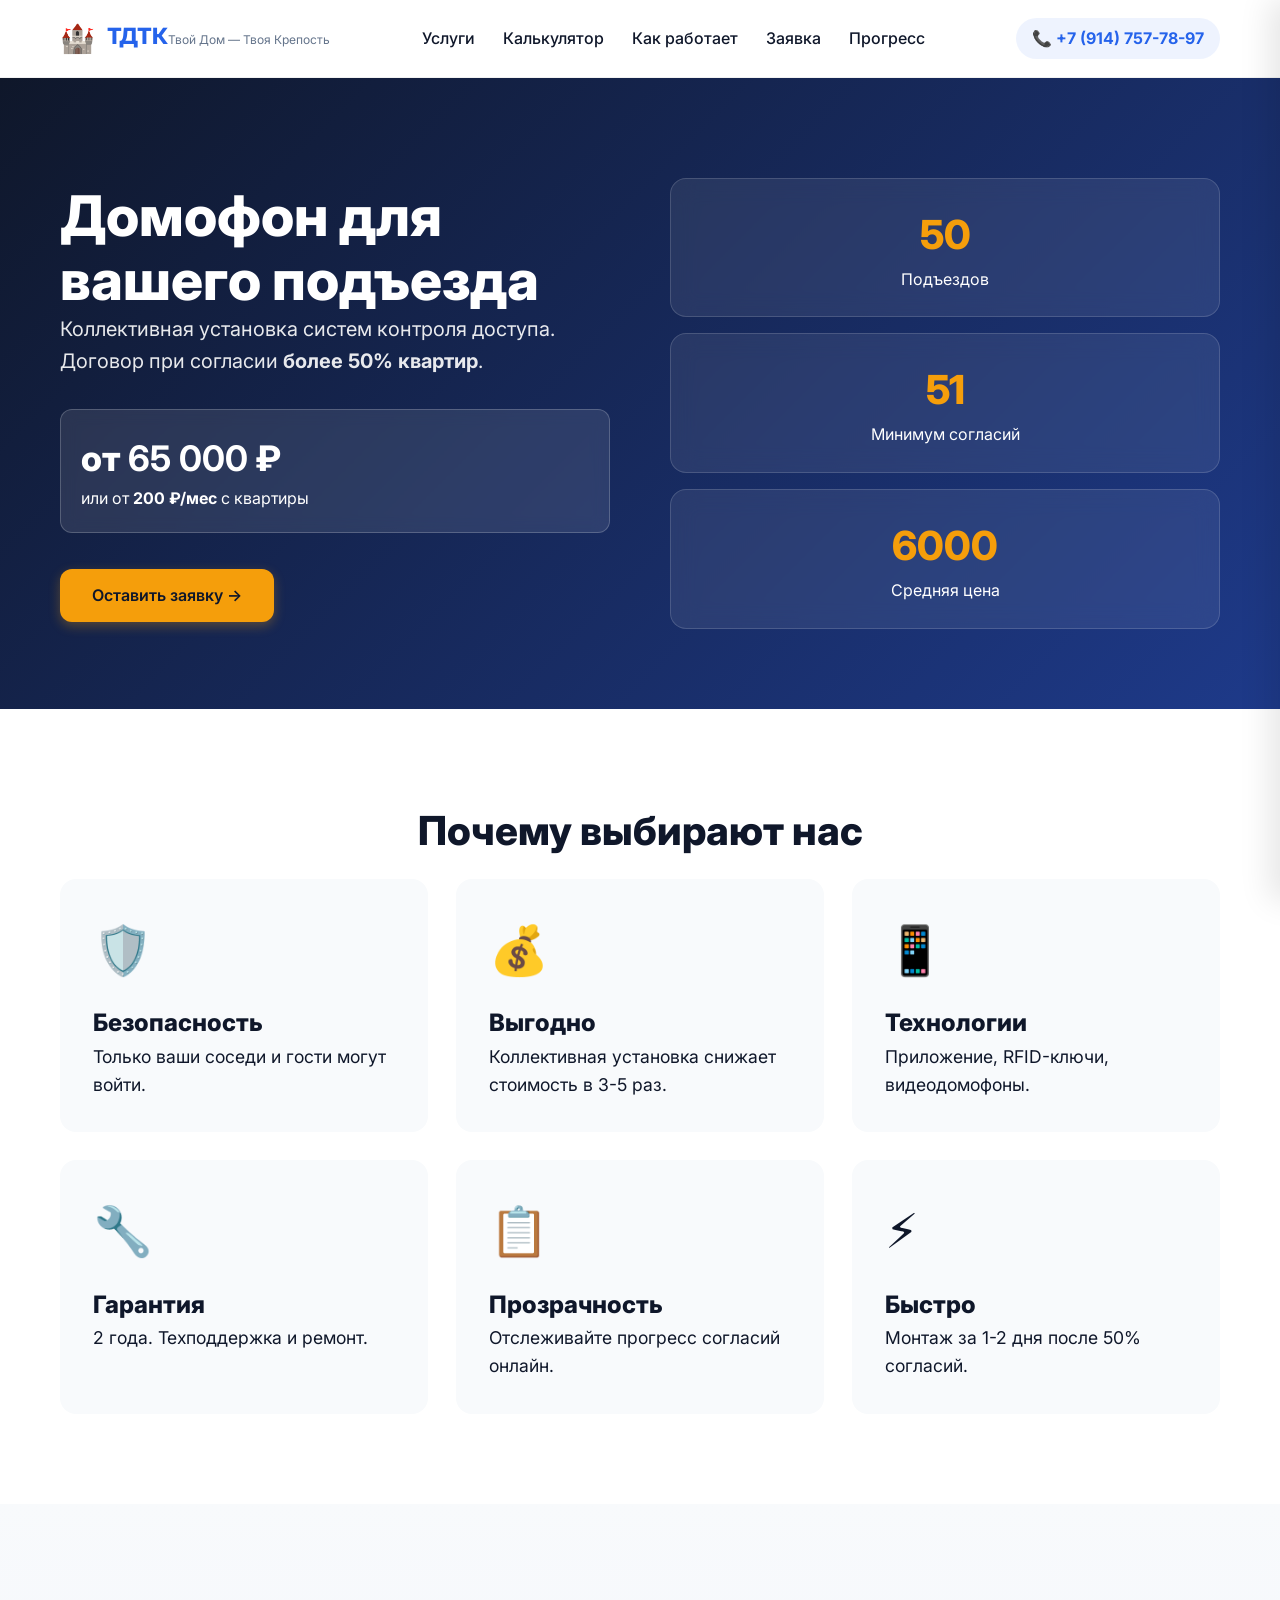
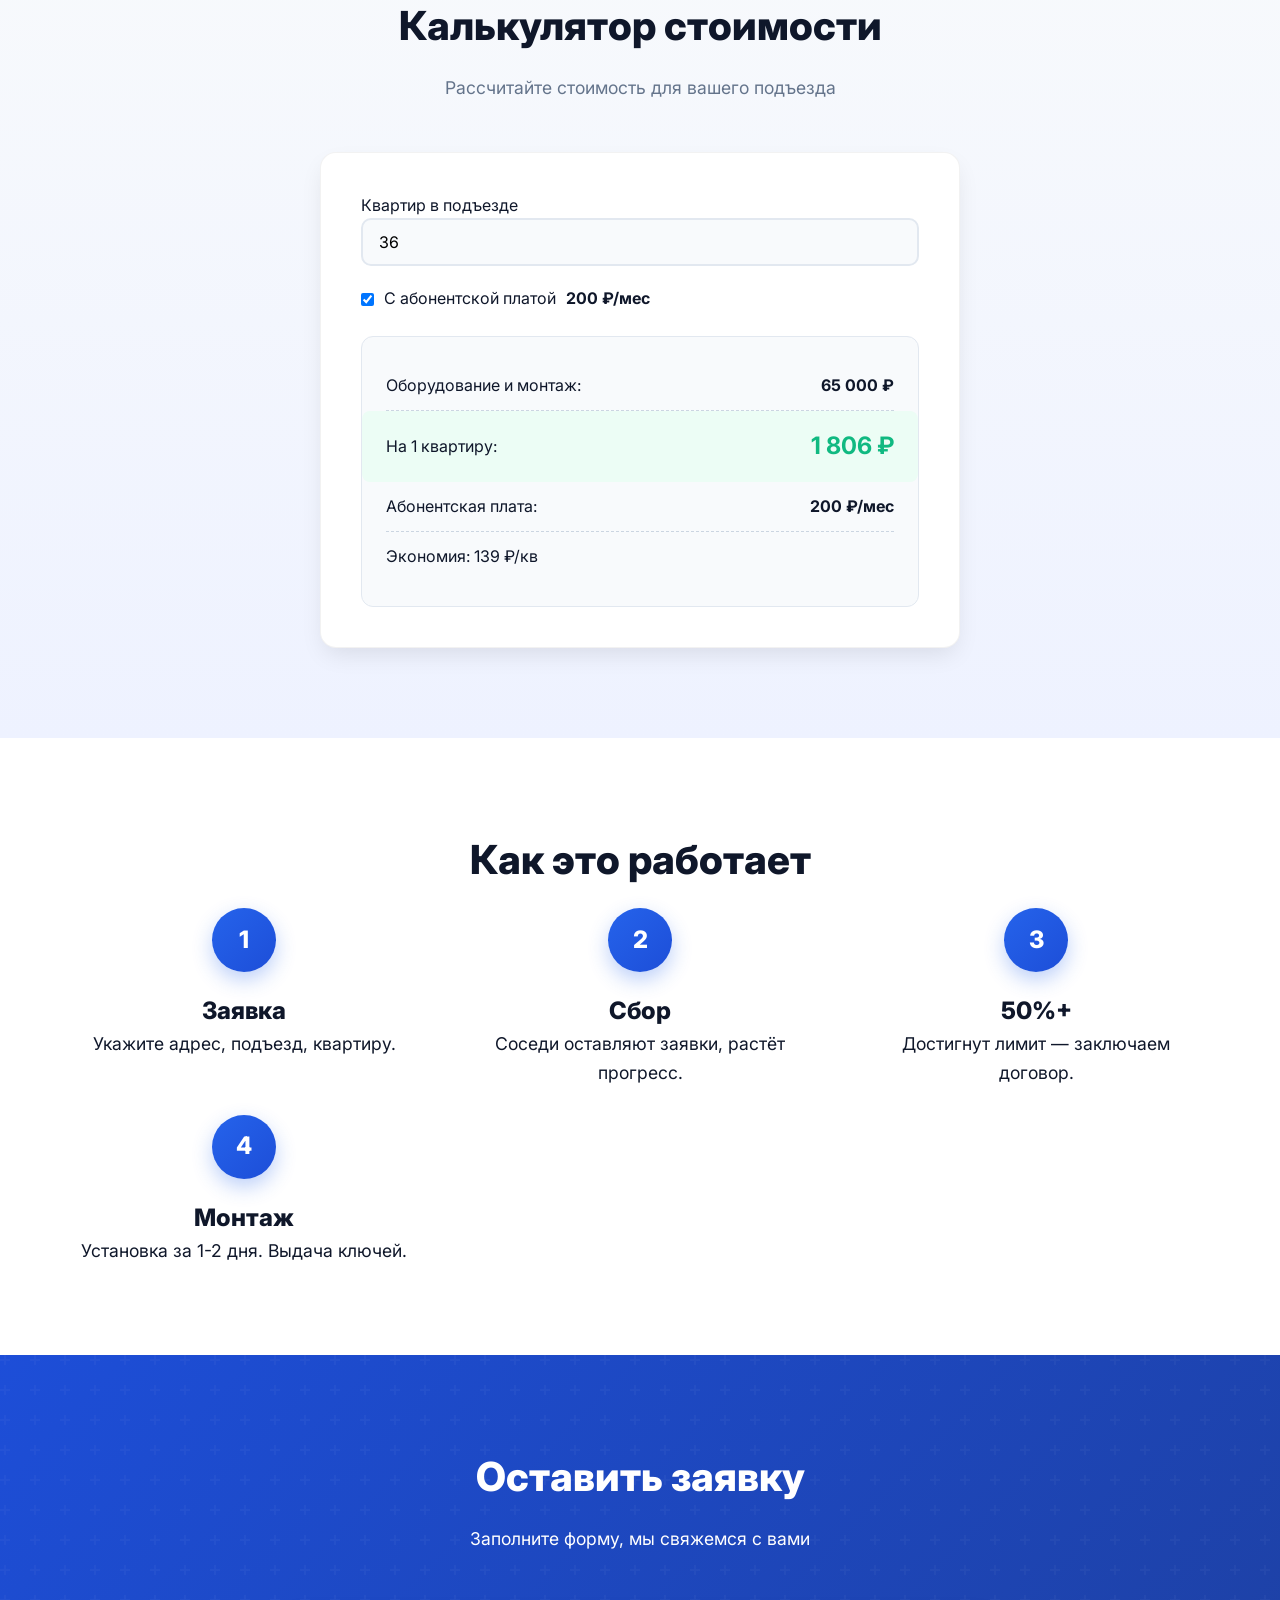
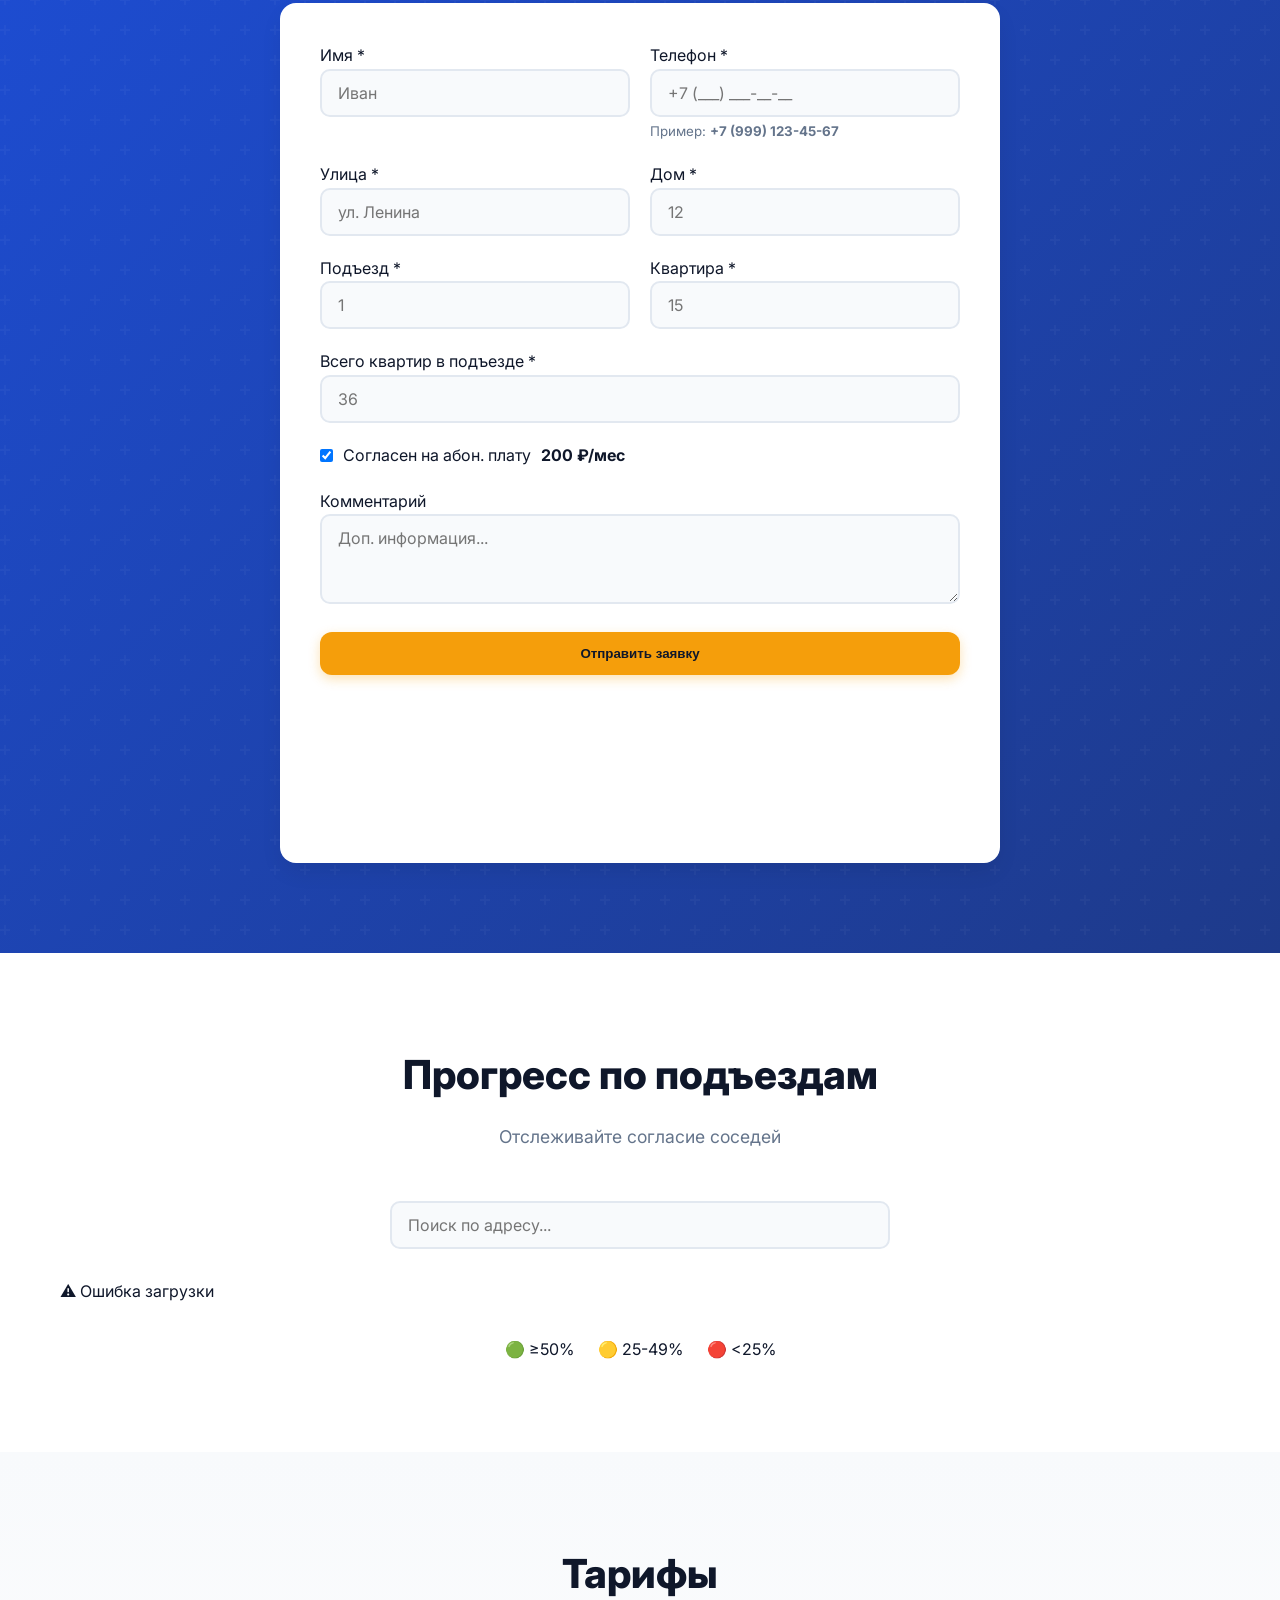
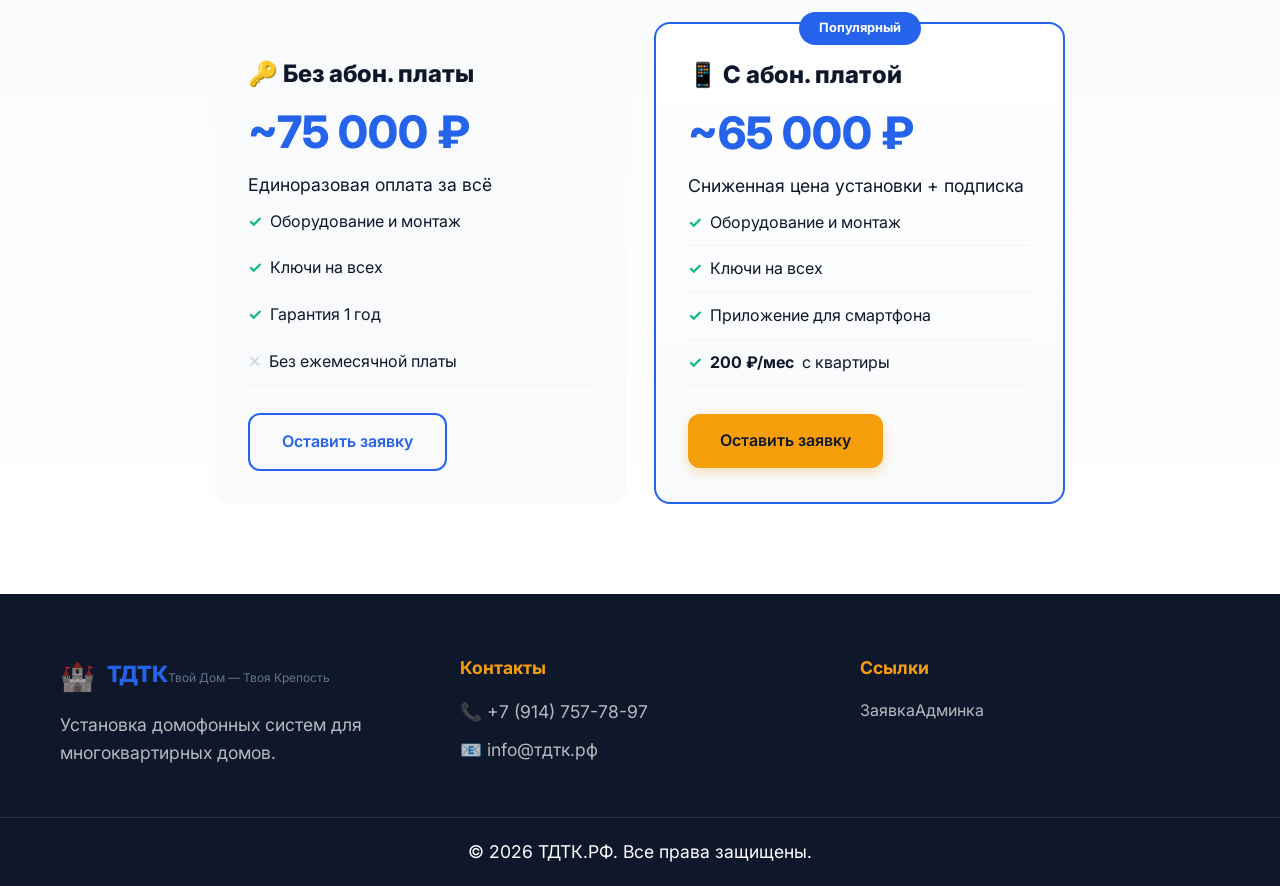
==== commit b1ecf6e4: "Update index.html" ====
--- a/index.html
+++ b/index.html
@@ -77,7 +77,7 @@
 
 <footer class="footer"><div class="container footer-inner">
   <div class="footer-col"><a href="#" class="logo"><span class="logo-icon">🏰</span><div class="logo-text"><span class="logo-main">ТДТК</span><span class="logo-sub">Твой Дом — Твоя Крепость</span></div></a><p style="margin-top:12px">Установка домофонных систем для многоквартирных домов.</p></div>
-  <div class="footer-col"><h4>Контакты</h4> <a href="tel:" class="phone-header" data-cms-phone>📞 +7 (914) 757-78-97</a><p data-cms-email>📧 info@тдтк.рф</p></div>
+  <div class="footer-col"><h4>Контакты</h4> <p data-cms="phone">📞 +7 (914) 757-78-97</p><p data-cms-email>📧 info@тдтк.рф</p></div>
   <div class="footer-col"><h4>Ссылки</h4><a href="#form">Заявка</a><a href="admin.html">Админка</a></div>
 </div><div class="footer-bottom"><div class="container"><p data-cms="footer_text">© 2026 ТДТК.РФ. Все права защищены.</p></div></div></footer>
 
